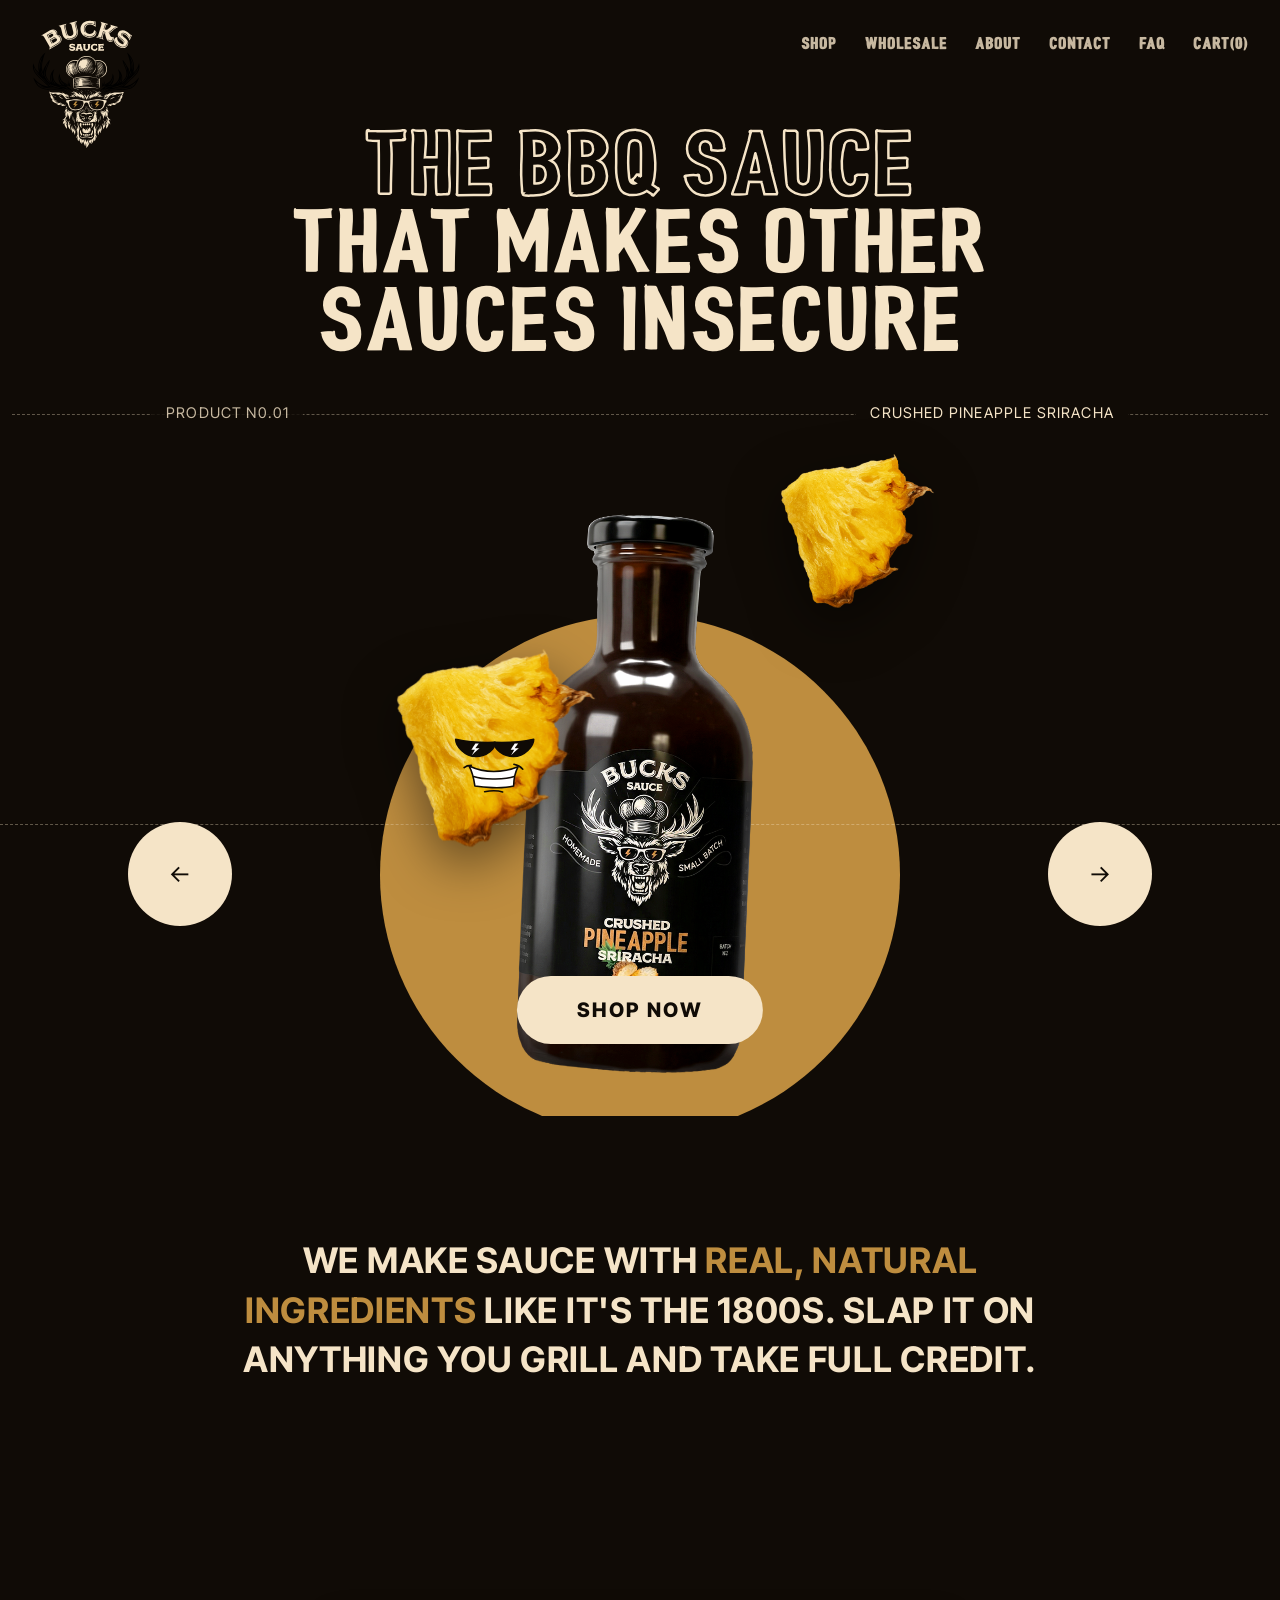
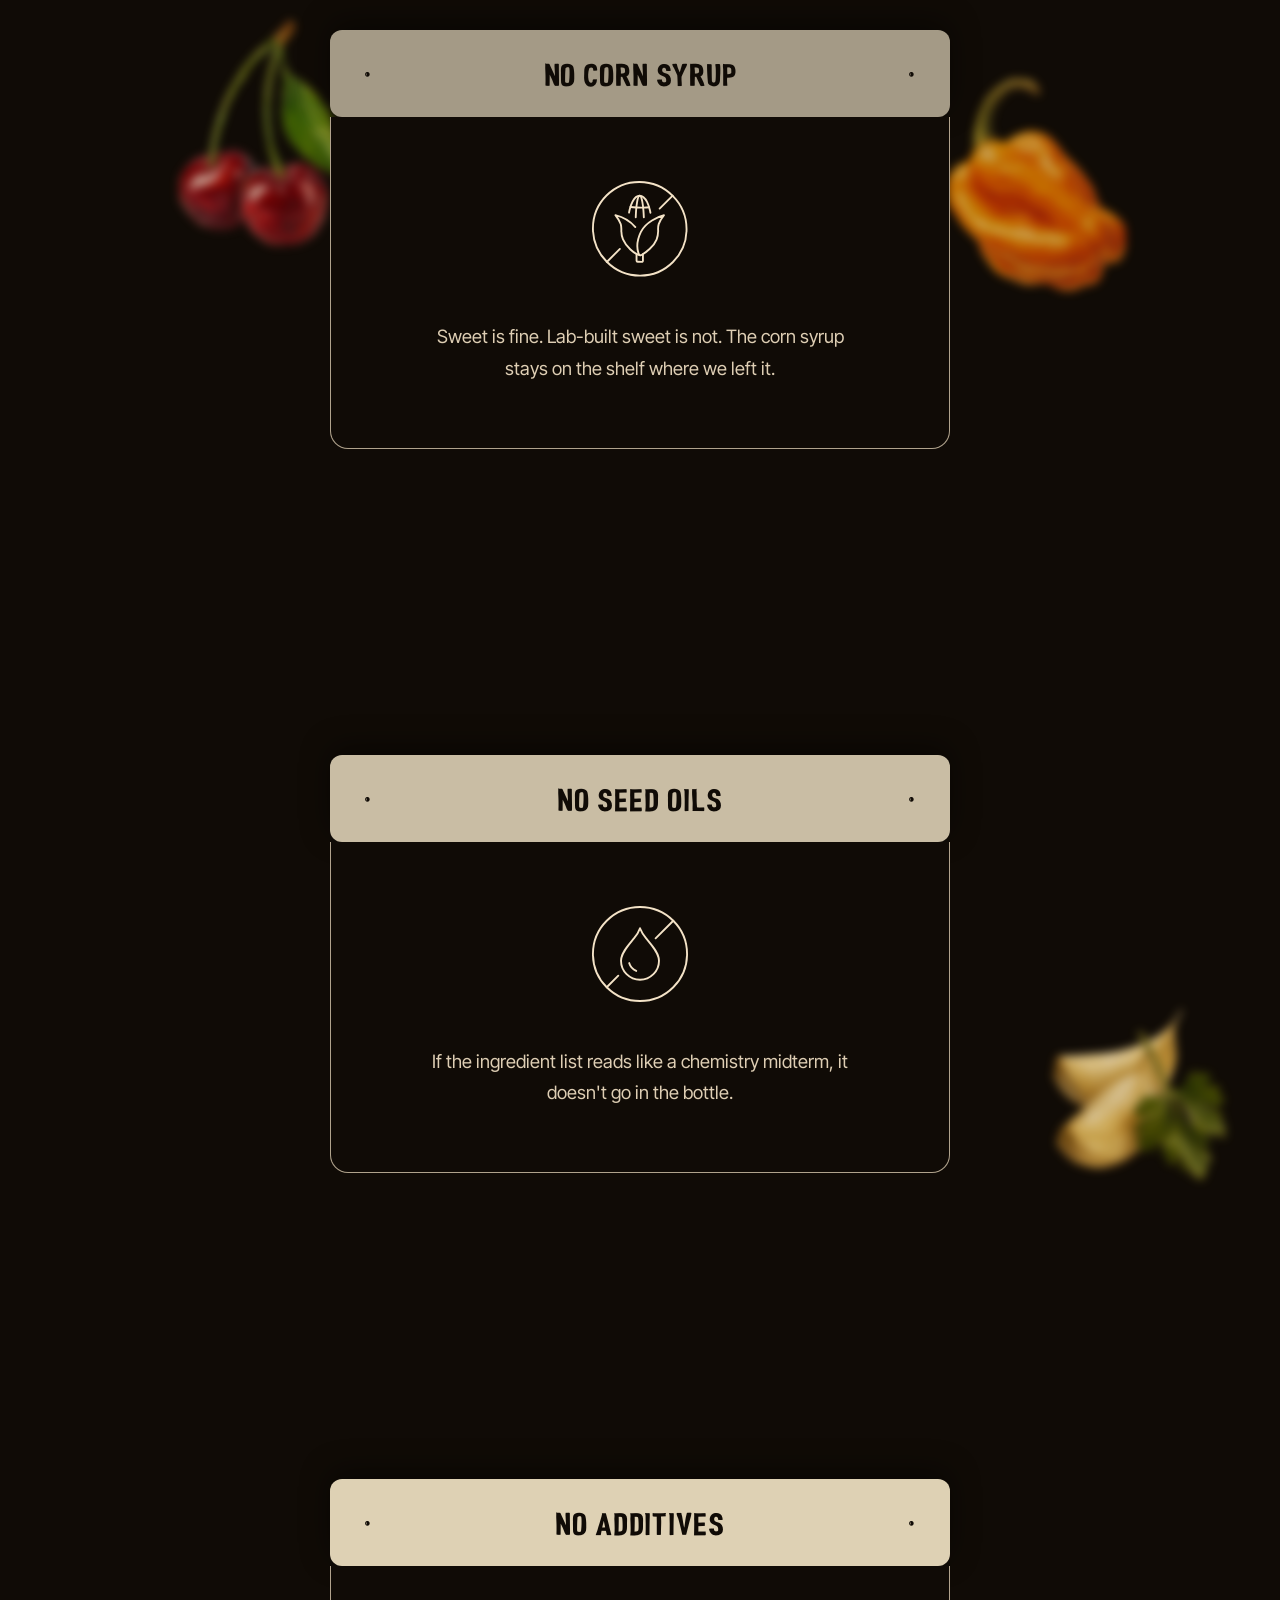
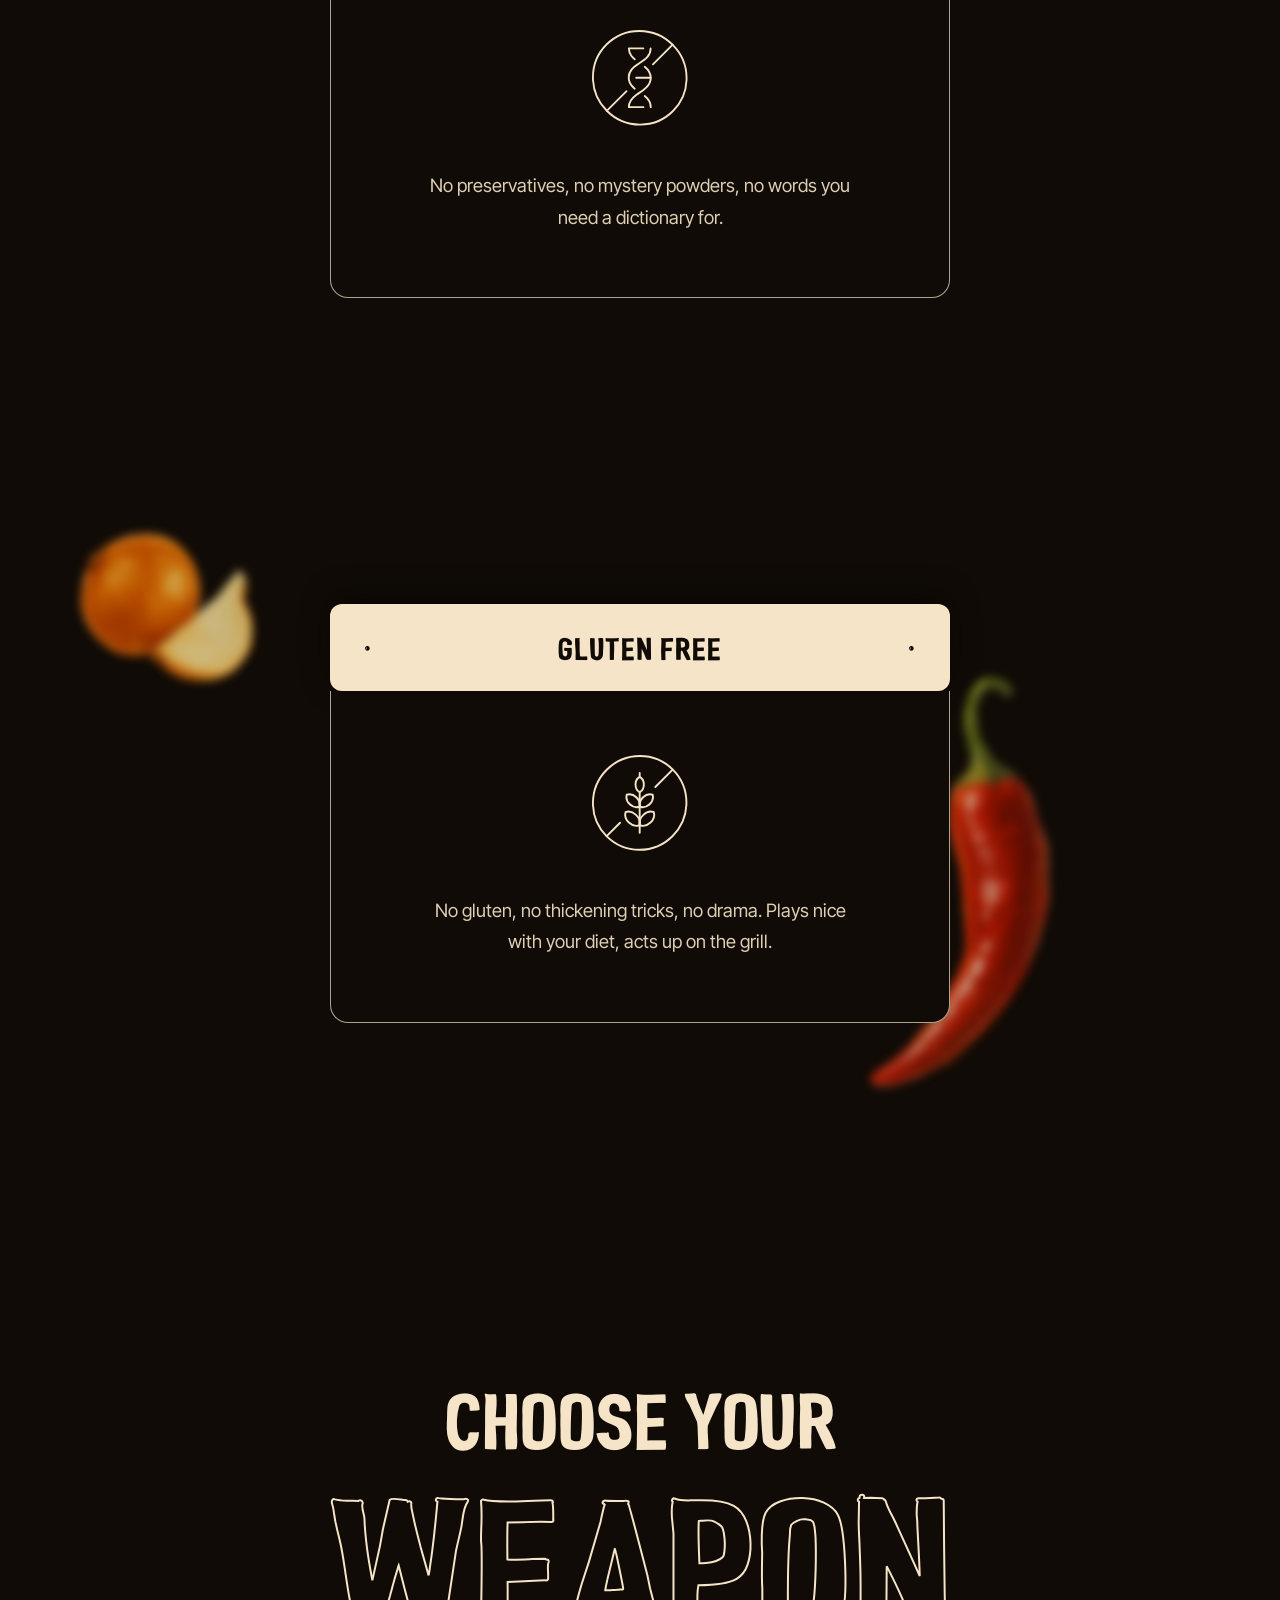
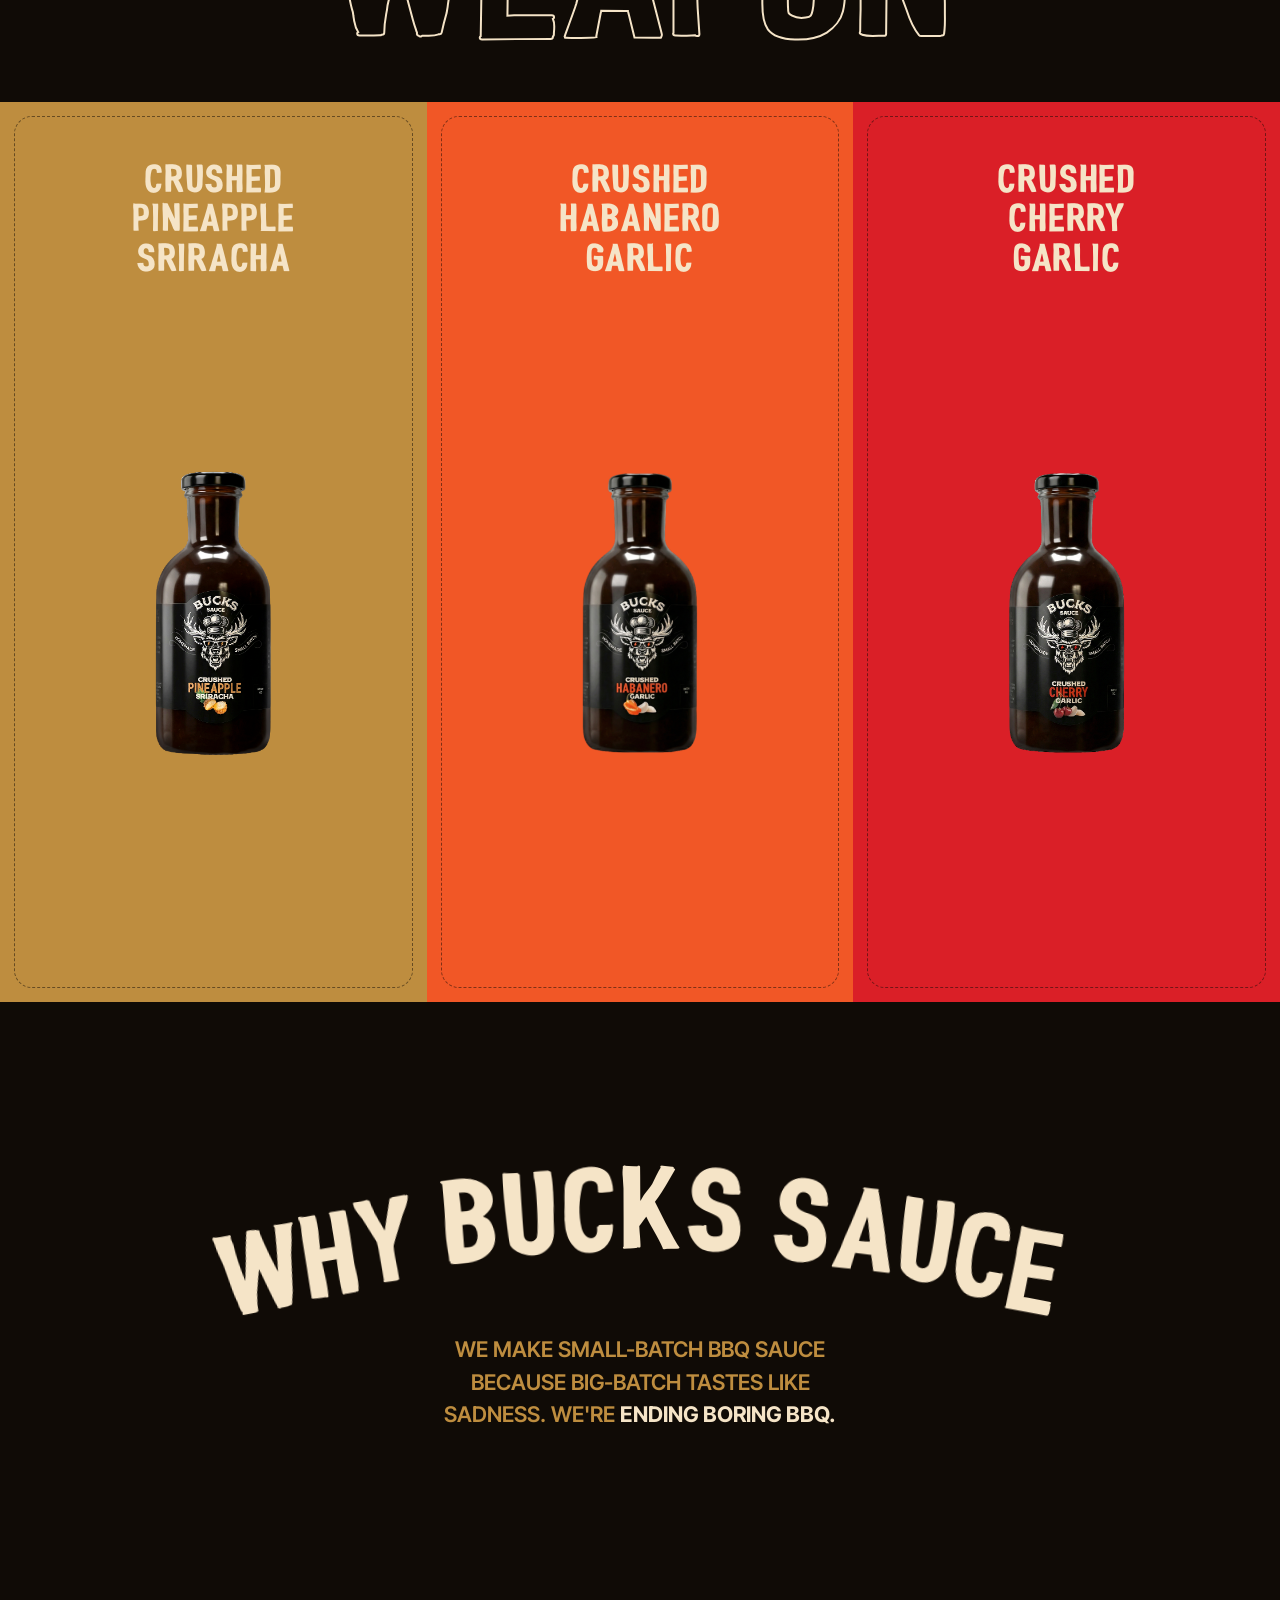
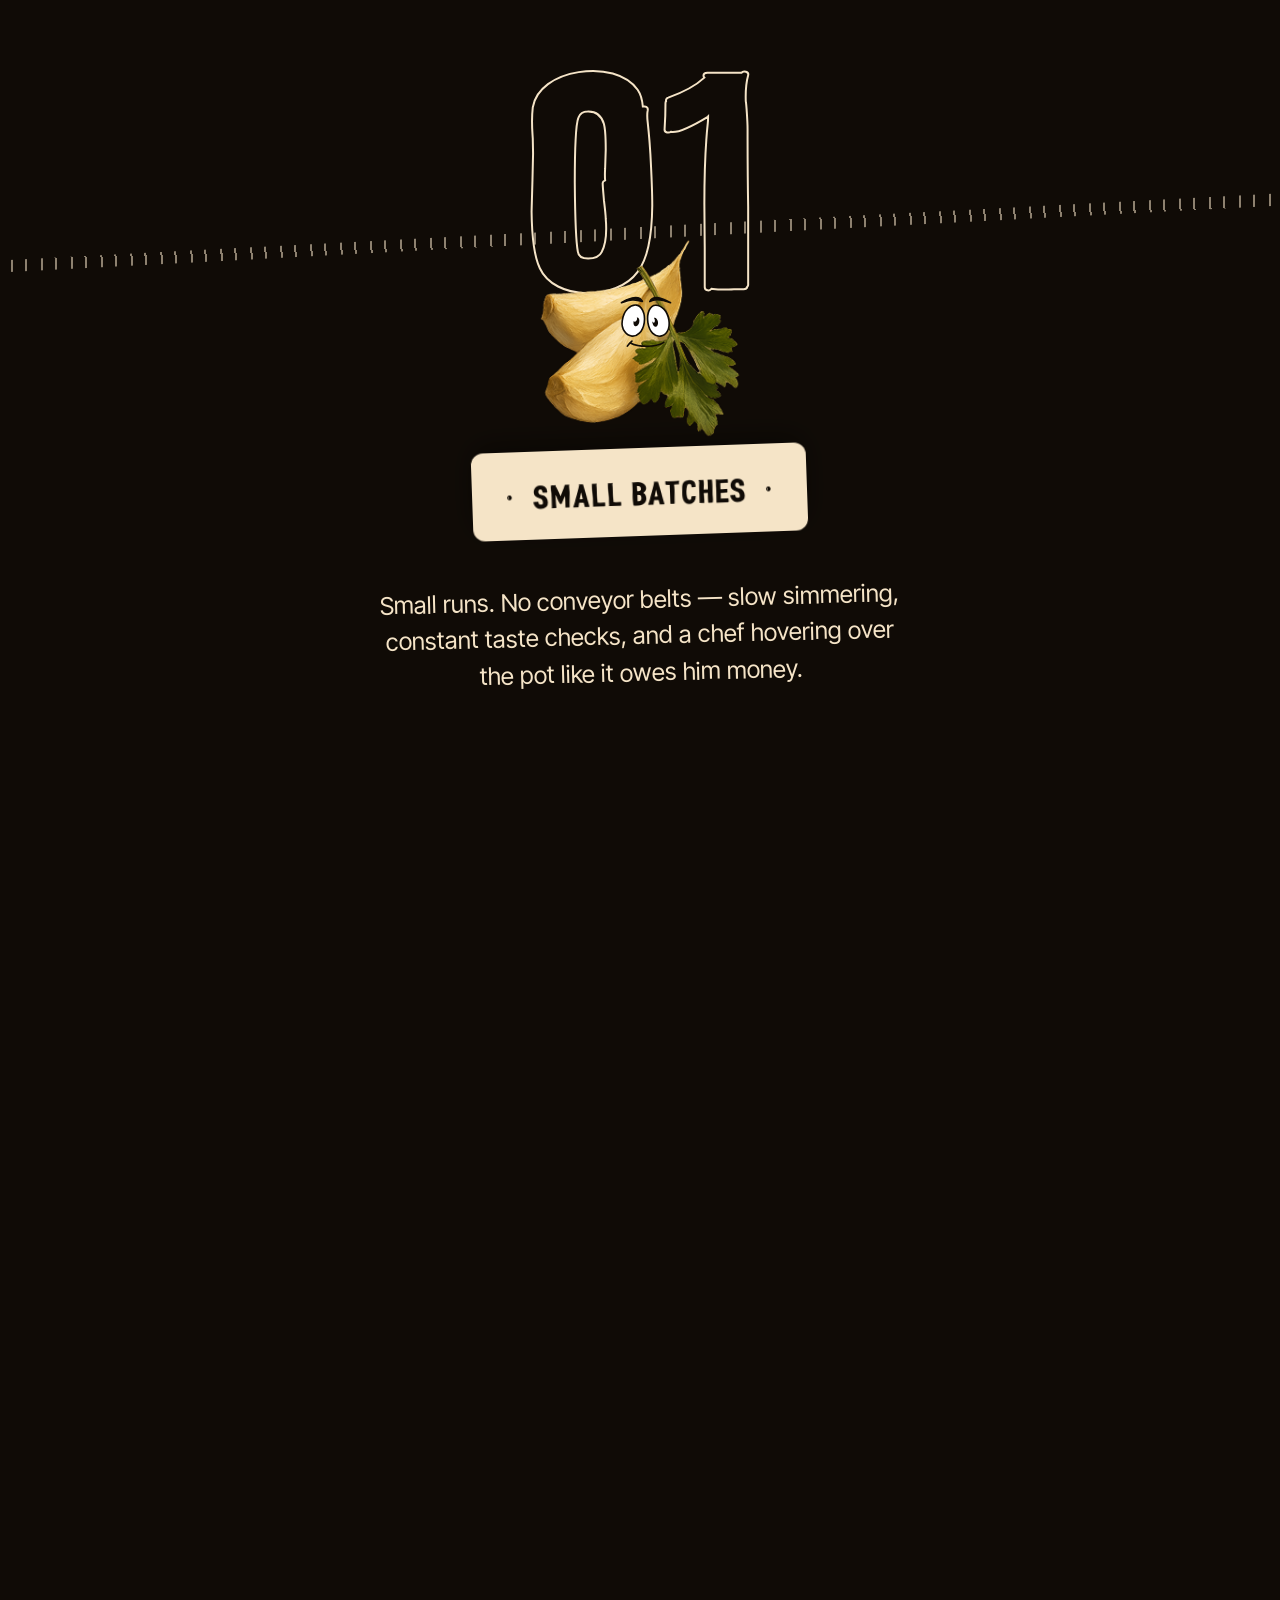
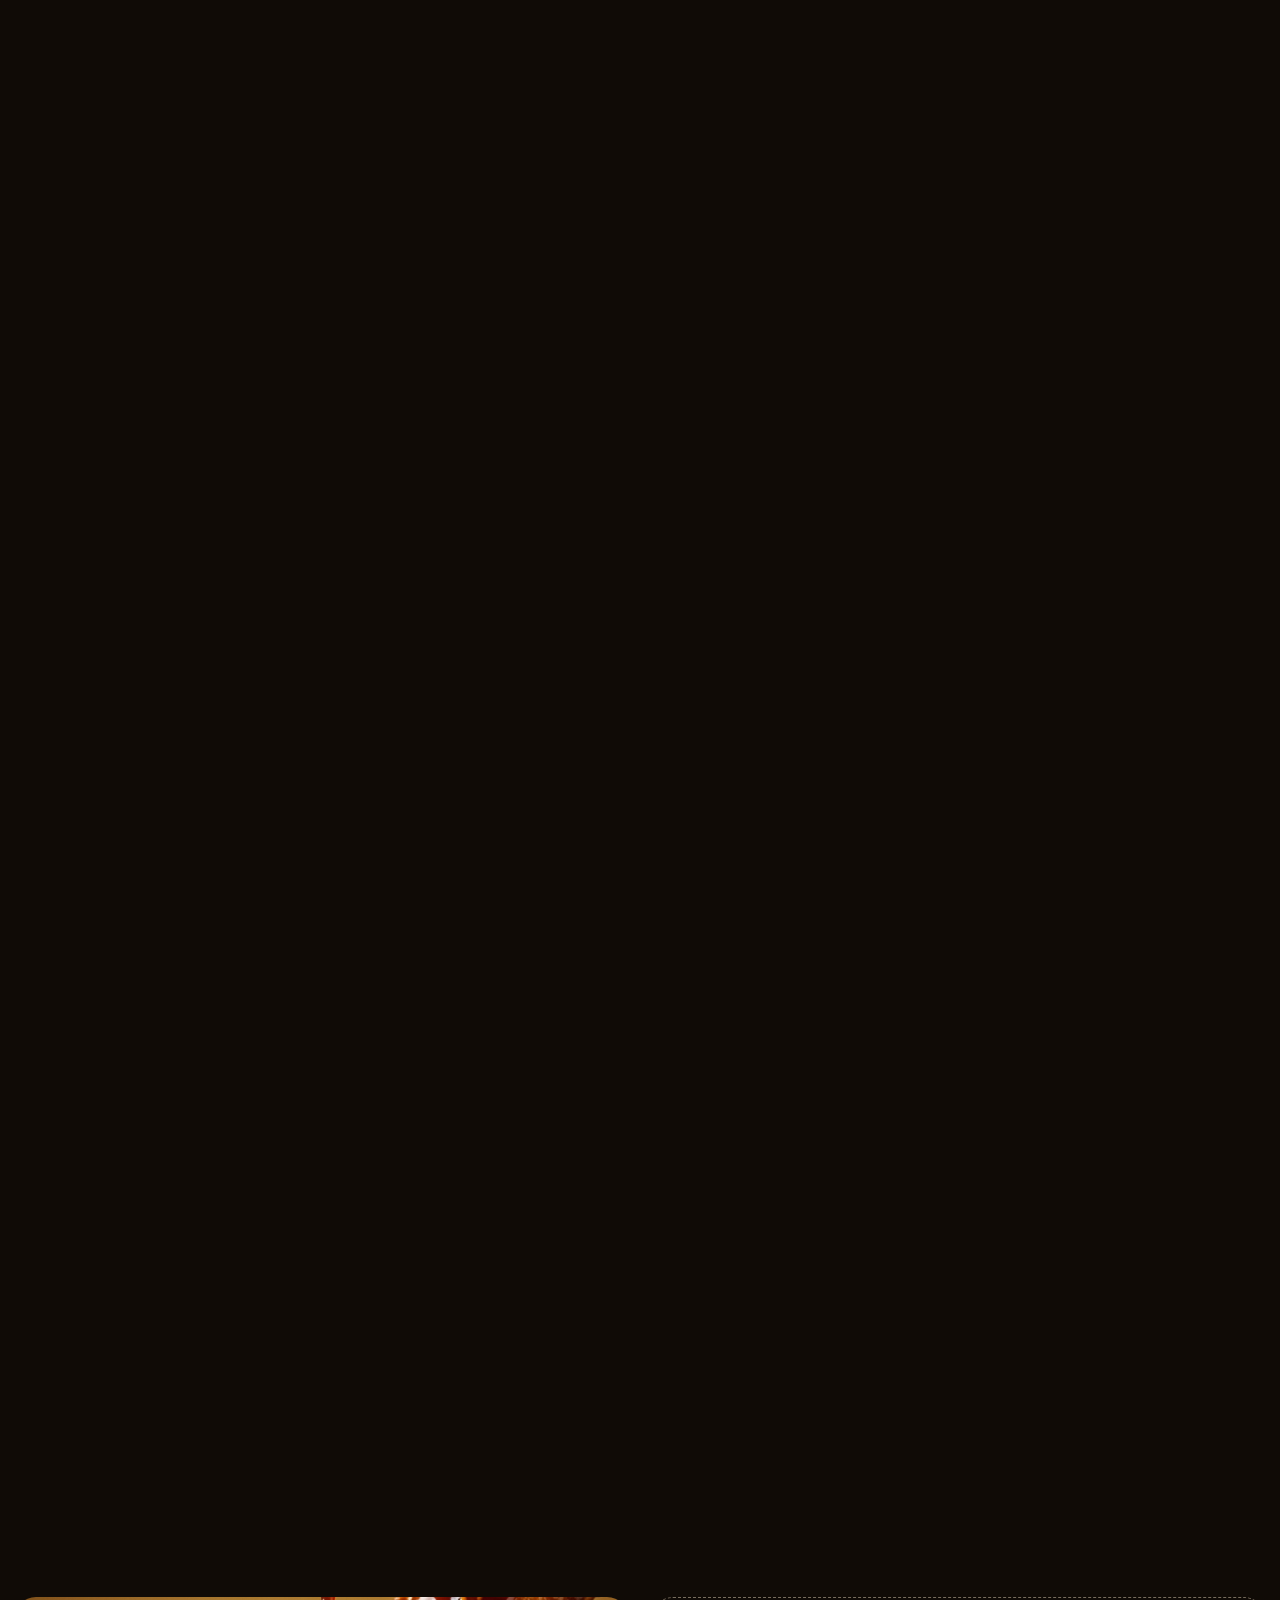
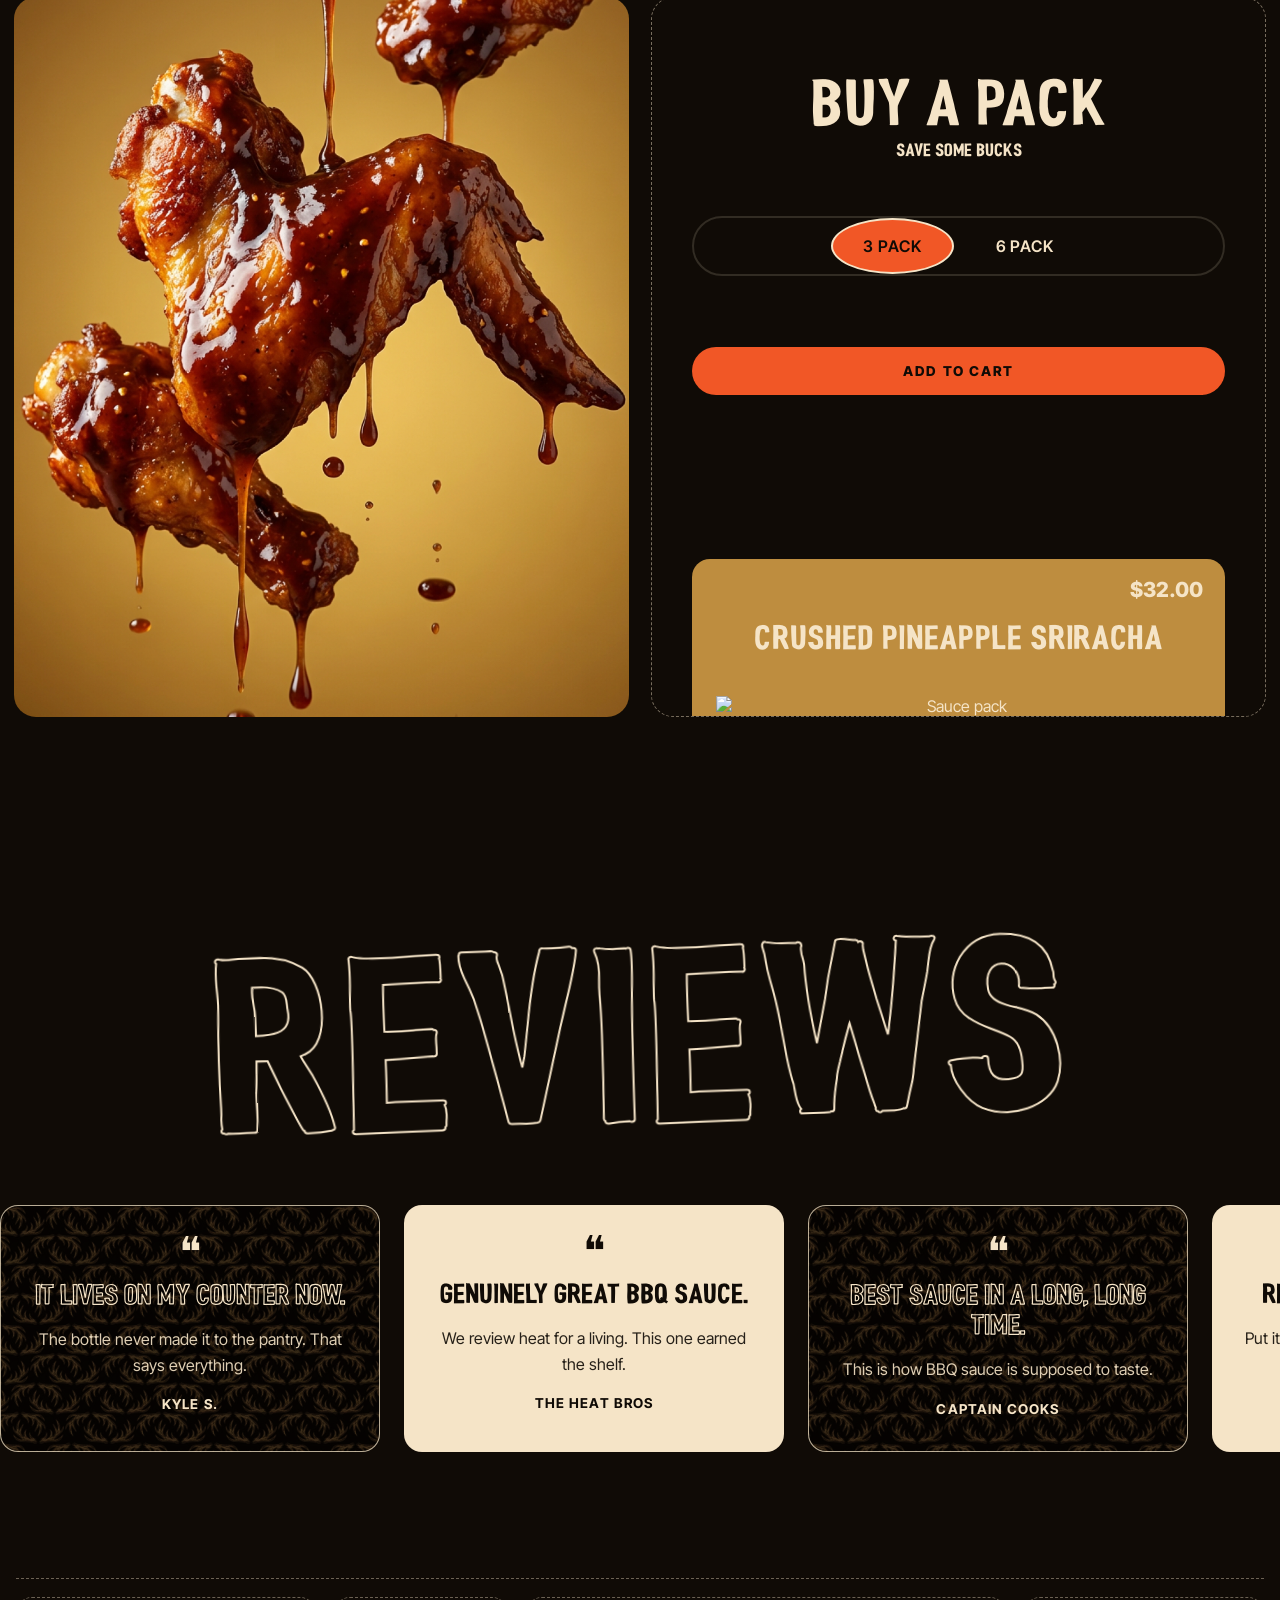
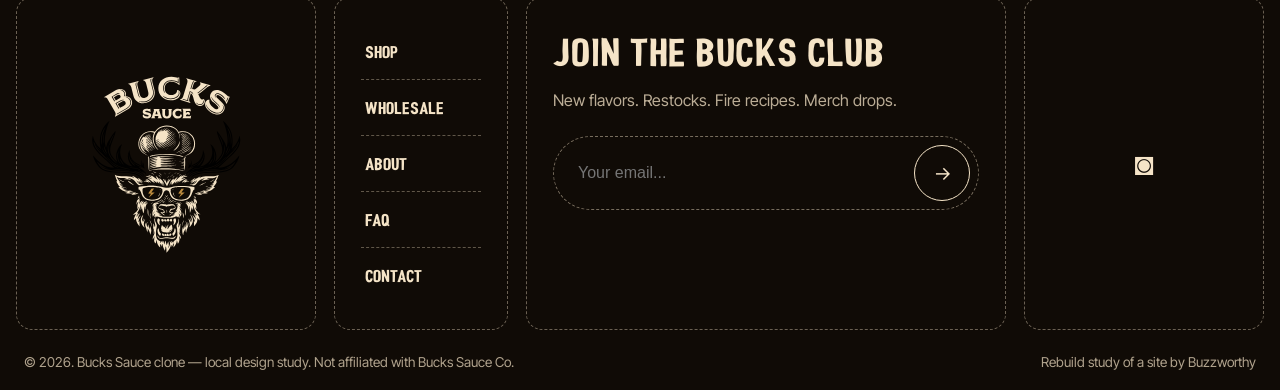
==== index.html @ 7441a602 "Initial commit: BuckleSaurce clone site Co-Authored-By: Claude Fable 5 <noreply@anthropic.com>" ====
<!DOCTYPE html>
<html lang="en">
<head>
  <meta charset="utf-8">
  <meta name="viewport" content="width=device-width, initial-scale=1">
  <title>Bucks Sauce Clone — Small-Batch BBQ Sauce</title>
  <meta name="description" content="Local rebuild study of buckssauce.com — small-batch BBQ sauce brand site.">
  <link rel="preconnect" href="https://fonts.googleapis.com">
  <link href="https://fonts.googleapis.com/css2?family=Inter+Tight:wght@400;600;700;800&family=Rye&display=swap" rel="stylesheet">
  <link rel="stylesheet" href="css/style.css">
  <link rel="stylesheet" href="css/sections.css">
</head>
<body>

  <!-- Loader -->
  <div id="loader">
    <div class="loader-rings">
      <div class="ring ring-gold"></div>
      <div class="ring ring-orange"></div>
      <div class="ring ring-red"></div>
      <div class="ring ring-ink"></div>
      <div class="loader-logo">
        <img src="assets/bucks-logo.svg" alt="">
      </div>
    </div>
  </div>

  <!-- Nav (top of page) -->
  <nav class="nav nav--hero">
    <a class="nav-logo" href="index.html"><img src="assets/bucks-logo.svg" alt="Bucks Sauce"></a>
    <div class="nav-links">
      <a href="shop.html">Shop</a>
      <a href="wholesale.html">Wholesale</a>
      <a href="about.html">About</a>
      <a href="contact.html">Contact</a>
      <a href="faq.html">FAQ</a>
      <a href="#" data-cart-open>Cart(<span class="cart-count">0</span>)</a>
    </div>
  </nav>

  <!-- Scrolled mini-nav -->
  <div class="nav-mini">
    <a class="antler-mark" href="index.html"><img src="assets/bucks-logo.svg" alt="Bucks Sauce"></a>
    <div class="nav-mini-right">
      <a class="pill-btn" href="shop.html" style="text-decoration:none;display:inline-block;">Get Sauce</a>
      <button class="icon-btn" data-cart-open aria-label="Cart">🧺</button>
      <button class="icon-btn" id="burger" aria-label="Menu">☰</button>
    </div>
  </div>
  <div class="burger-menu" id="burger-menu">
    <a href="shop.html">Shop</a>
    <a href="wholesale.html">Wholesale</a>
    <a href="about.html">About</a>
    <a href="contact.html">Contact</a>
    <a href="faq.html">FAQ</a>
  </div>

  <!-- Hero: headline + product carousel -->
  <header class="hero2 pip">
    <h1 class="hero2-headline">
      <span class="outline">The BBQ Sauce</span> that makes other sauces insecure
    </h1>
    <div class="carousel" id="carousel">
      <div class="car-rule">
        <span class="lbl-left">Product N0.<span id="car-num">01</span></span>
        <span class="lbl-right" id="car-name">Crushed Pineapple Sriracha</span>
      </div>
      <div class="car-stage">
        <div class="car-line"></div>
        <div class="car-circle" id="car-circle"></div>
        <img class="car-chunk chunk-a" id="car-chunk-a" src="assets/pineapple-cut-3.png" alt="">
        <div class="chunk-wrap">
          <img id="car-chunk-b" src="assets/pineapple-cut-3.png" alt="">
          <dotlottie-player class="chunk-face" id="car-face" src="assets/lotties/cool.json" autoplay loop></dotlottie-player>
        </div>
        <img class="car-bottle" id="car-bottle" src="assets/bottle-pineapple.png" alt="Bucks Sauce bottle">
        <a class="btn car-shop" href="shop.html"><span class="lbl">Shop Now</span><span class="lbl-hover">Shop Now</span></a>
      </div>
      <button class="car-arrow prev" id="car-prev" aria-label="Previous product">←</button>
      <button class="car-arrow next" id="car-next" aria-label="Next product">→</button>
    </div>
  </header>

  <!-- Manifesto -->
  <section class="manifesto reveal">
    <div class="wrap">
      <p>We make sauce with <em>real, natural ingredients</em> like it's the 1800s. Slap it on anything you grill and take full credit.</p>
    </div>
  </section>

  <!-- Free-from: stacking plates -->
  <section class="freefrom2">
    <div class="ff-bg">
      <img class="ff-cherry" src="assets/cherry.png" alt="">
      <img class="ff-habanero" src="assets/hananero.png" alt="">
      <img class="ff-onion" src="assets/onion.png" alt="">
      <img class="ff-garlic" src="assets/garlic.png" alt="">
      <img class="ff-chilli" src="assets/chilli.png" alt="">
    </div>
    <div class="ff-stack">
      <div class="ff-card">
        <div class="plate"><span>No Corn Syrup</span></div>
        <div class="ff-body">
          <img src="assets/no-hfc.svg" alt="">
          <p>Sweet is fine. Lab-built sweet is not. The corn syrup stays on the shelf where we left it.</p>
        </div>
      </div>
      <div class="ff-card">
        <div class="plate"><span>No Seed Oils</span></div>
        <div class="ff-body">
          <img src="assets/no-seed-oils.svg" alt="">
          <p>If the ingredient list reads like a chemistry midterm, it doesn't go in the bottle.</p>
        </div>
      </div>
      <div class="ff-card">
        <div class="plate"><span>No Additives</span></div>
        <div class="ff-body">
          <img src="assets/no-additifs.svg" alt="">
          <p>No preservatives, no mystery powders, no words you need a dictionary for.</p>
        </div>
      </div>
      <div class="ff-card">
        <div class="plate"><span>Gluten Free</span></div>
        <div class="ff-body">
          <img src="assets/gluten-free.svg" alt="">
          <p>No gluten, no thickening tricks, no drama. Plays nice with your diet, acts up on the grill.</p>
        </div>
      </div>
    </div>
  </section>

  <!-- Choose Your Weapon: full-bleed panels -->
  <section class="weapon">
    <div class="weapon-head">
      <div class="line-1">Choose Your</div>
      <span class="line-2">Weapon</span>
    </div>
    <div class="weapon-panels">
      <div class="wpanel wpanel--gold">
        <h3>Crushed<br>Pineapple<br>Sriracha</h3>
        <p class="wp-tag">Pineapple up front. Heat right behind.
Balanced like a tightrope walker.</p>
        <img class="wp-antlers" src="assets/bucks-logo.svg" alt="">
        <img class="wp-bottle" src="assets/bottle-pineapple.png" alt="Crushed Pineapple Sriracha bottle">
        <div class="wp-actions">
          <button class="wp-cart" data-add="pineapple"><span class="lbl">Add to Cart</span><span>$12.00</span></button>
          <a class="wp-view" href="product.html?f=pineapple">View Product ↗</a>
        </div>
      </div>
      <div class="wpanel wpanel--orange">
        <h3>Crushed<br>Habanero<br>Garlic</h3>
        <p class="wp-tag">Habanero heat. Garlic muscle.
Zero apologies issued.</p>
        <img class="wp-antlers" src="assets/bucks-logo.svg" alt="">
        <img class="wp-bottle" src="assets/bottle-habanero.png" alt="Crushed Habanero Garlic bottle">
        <div class="wp-actions">
          <button class="wp-cart" data-add="habanero"><span class="lbl">Add to Cart</span><span>$12.00</span></button>
          <a class="wp-view" href="product.html?f=habanero">View Product ↗</a>
        </div>
      </div>
      <div class="wpanel wpanel--red">
        <h3>Crushed<br>Cherry<br>Garlic</h3>
        <p class="wp-tag">Sweet depth. Savory backbone.
Cherry with calluses.</p>
        <img class="wp-antlers" src="assets/bucks-logo.svg" alt="">
        <img class="wp-bottle" src="assets/bottle-cherry.png" alt="Crushed Cherry Garlic bottle">
        <div class="wp-actions">
          <button class="wp-cart" data-add="cherry"><span class="lbl">Add to Cart</span><span>$12.00</span></button>
          <a class="wp-view" href="product.html?f=cherry">View Product ↗</a>
        </div>
      </div>
    </div>
  </section>

  <!-- Why: arch + numbered timeline -->
  <section class="why2">
    <h2 class="arc-title arc-text">Why Bucks Sauce</h2>
    <p class="why2-sub">We make small-batch BBQ sauce because big-batch tastes like sadness. We're <strong>ending boring BBQ.</strong></p>

    <div class="why-pin" id="why-pin">
      <div class="why-sticky">
        <div class="tickline2" id="tickline2"></div>
        <div class="why-track" id="why-track">
          <div class="why-step">
            <div class="why-num">01</div>
            <div class="why-figure">
              <img class="base" src="assets/garlic.png" alt="">
              <dotlottie-player src="assets/lotties/grinning.json" autoplay loop></dotlottie-player>
            </div>
            <div class="plate why-plate"><span>Small Batches</span></div>
            <p class="why-copy">Small runs. No conveyor belts — slow simmering, constant taste checks, and a chef hovering over the pot like it owes him money.</p>
          </div>
          <div class="why-step">
            <div class="why-num">02</div>
            <div class="why-figure">
              <img class="base" src="assets/garlic.png" alt="">
              <dotlottie-player src="assets/lotties/sweating.json" autoplay loop></dotlottie-player>
            </div>
            <div class="plate why-plate"><span>Real Ingredients</span></div>
            <p class="why-copy">Real fruit. Fresh peppers. No powders, no syrups, no shortcuts. Fruit gets chopped, peppers get sliced, spices get blended by hand.</p>
          </div>
          <div class="why-step">
            <div class="why-num">03</div>
            <img class="why-award" src="assets/Philly-Sauce-Fest-Award-site.jpg" alt="Festival award">
            <div class="plate why-plate"><span>Oh, This?</span></div>
            <p class="why-copy">Podium finish at a Philly hot-sauce festival on our very first outing. The trophy shelf has officially started.</p>
          </div>
        </div>
      </div>
    </div>
  </section>

  <!-- Buy a Pack: split -->
  <section class="pack2">
    <img class="pack-img" src="assets/PDP-food-porn-bottom-img.png" alt="Wings dripping with sauce">
    <div class="pack-panel">
      <h2>Buy a Pack</h2>
      <div class="pack-sub">Save Some Bucks</div>
      <div class="pack-toggle bundle-toggle">
        <button class="on" data-bundle="three">3 Pack</button>
        <button data-bundle="six">6 Pack</button>
      </div>
      <button class="btn btn-orange pack-cta" id="bundle-add" data-add="three">
        <span class="lbl">Add to Cart</span><span class="lbl-hover">Add to Cart</span>
      </button>
      <div class="pack-card">
        <div class="price-row" id="bundle-price">$32.00</div>
        <h3>Crushed Pineapple Sriracha</h3>
        <img id="bundle-img" src="assets/3-pack.png" alt="Sauce pack">
      </div>
    </div>
  </section>

  <!-- Reviews -->
  <section class="reviews2">
    <h2 class="outline-huge">Reviews</h2>
    <div class="marquee" id="marquee"></div>
  </section>

  <!-- Footer -->
  <footer class="footer2">
    <div class="f-grid">
      <div class="f-box f-logo"><img src="assets/bucks-logo.svg" alt="Bucks Sauce"></div>
      <div class="f-box f-links">
        <a href="shop.html">Shop</a>
        <a href="wholesale.html">Wholesale</a>
        <a href="about.html">About</a>
        <a href="faq.html">FAQ</a>
        <a href="contact.html">Contact</a>
      </div>
      <div class="f-box f-club">
        <h2>Join the Bucks Club</h2>
        <p>New flavors. Restocks. Fire recipes. Merch drops.</p>
        <form class="f-mail" onsubmit="event.preventDefault(); this.querySelector('input').value=''; alert('Subscribed (demo).');">
          <input type="email" placeholder="Your email..." required>
          <button type="submit" aria-label="Subscribe">→</button>
        </form>
      </div>
      <div class="f-box f-social"><a href="https://www.instagram.com" aria-label="Instagram">◙</a></div>
    </div>
    <div class="f-bottom">
      <div>© 2026. Bucks Sauce clone — local design study. Not affiliated with Bucks Sauce Co.</div>
      <div>Rebuild study of a site by Buzzworthy</div>
    </div>
  </footer>

  <!-- Cart drawer -->
  <div id="cart-overlay"></div>
  <aside id="cart-drawer" aria-label="Cart">
    <div class="cart-head">
      <h3>Your Cart</h3>
      <button class="cart-close" data-cart-close aria-label="Close cart">×</button>
    </div>
    <div id="best-value" class="best-value" style="display:none;">Best value: grab a 3-pack, save some bucks</div>
    <div class="cart-items" id="cart-items"></div>
    <div class="cart-foot">
      <div class="cart-total"><span>Total</span><span id="cart-total">$0.00</span></div>
      <div id="ship-note" style="font-size:0.8rem;opacity:0.7;margin-bottom:12px;"></div>
      <button class="btn btn-orange" onclick="alert('Checkout is a demo stub — wire to Shopify Storefront API.')">
        <span class="lbl">Checkout</span><span class="lbl-hover">Checkout</span>
      </button>
    </div>
  </aside>

  <script src="js/dotlottie-player.js"></script>
  <script src="js/data.js"></script>
  <script src="js/main.js"></script>
</body>
</html>
---- css/style.css ----
/* ============ Fonts (pulled from live site; Peperoncino Sans is a licensed
   commercial face — keep local-only unless licensed) ============ */
@font-face {
  font-family: "Peperoncino Sans";
  src: url("../assets/fonts/PeperoncinoSans.woff") format("woff");
  font-display: swap;
}
@font-face {
  font-family: "Inter Tight Local";
  src: url("../assets/fonts/InterTight.woff2") format("woff2");
  font-weight: 100 900;
  font-display: swap;
}

/* ============ Tokens ============ */
:root {
  --ink: #100b06;
  --ink-2: #272119;
  --brown: #322c23;
  --cream: #f5e4c7;
  --gold: #be8d3f;
  --orange: #f15726;
  --red: #da1f27;
  --font-display: "Peperoncino Sans", "Rye", serif;
  --font-body: "Inter Tight", "Inter Tight Local", sans-serif;
}

* { margin: 0; padding: 0; box-sizing: border-box; }
html { scroll-behavior: smooth; }
body {
  background: var(--ink);
  color: var(--cream);
  font-family: var(--font-body);
  overflow-x: hidden;
}
img { max-width: 100%; display: block; }
a { color: inherit; text-decoration: none; }
button { font-family: inherit; cursor: pointer; }

h1, h2, h3, .display { font-family: var(--font-display); text-transform: uppercase; font-weight: 400; letter-spacing: 0.02em; }

.wrap { max-width: 1280px; margin: 0 auto; padding: 0 24px; }

/* ============ Loader ============ */
#loader {
  position: fixed; inset: 0; z-index: 100;
  background: var(--ink);
  display: grid; place-items: center;
  transition: opacity 0.6s ease, visibility 0.6s;
}
#loader.done { opacity: 0; visibility: hidden; }
.loader-rings { position: relative; width: 100vmax; height: 100vmax; display: grid; place-items: center; }
.ring {
  position: absolute; border-radius: 50%;
  width: 8px; height: 8px;
  transform: scale(0);
}
.ring-gold { background: var(--gold); }
.ring-orange { background: var(--orange); }
.ring-red { background: var(--red); }
.ring-ink { background: var(--ink); }
.loader-logo { position: absolute; opacity: 0; text-align: center; }
.loader-logo img { width: 140px; margin: 0 auto; }

/* ============ Nav ============ */
.nav {
  position: fixed; top: 0; left: 0; right: 0; z-index: 50;
  display: flex; align-items: center; justify-content: space-between;
  padding: 18px 32px;
  mix-blend-mode: normal;
  background: linear-gradient(to bottom, rgba(16,11,6,0.85), transparent);
}
.nav-logo { font-family: var(--font-display); font-size: 1.3rem; letter-spacing: 0.05em; }
.nav-logo img { width: 108px; height: auto; }
.nav--hero { align-items: flex-start; background: none; transition: transform 0.35s ease, opacity 0.35s ease; }
.nav--hero .nav-links { margin-top: 14px; font-weight: 700; font-size: 1rem; font-family: var(--font-display); letter-spacing: 0.06em; }
body.scrolled .nav--hero { transform: translateY(-24px); opacity: 0; pointer-events: none; }

/* Scrolled mini-nav: antler mark + GET SAUCE + basket + burger */
.nav-mini {
  position: fixed; top: 0; left: 0; right: 0; z-index: 60;
  display: flex; align-items: center; justify-content: space-between;
  padding: 16px 28px;
  transform: translateY(-110%); opacity: 0;
  transition: transform 0.35s ease, opacity 0.35s ease;
}
body.scrolled .nav-mini { transform: none; opacity: 1; }
.antler-mark { width: 150px; height: 52px; overflow: hidden; display: block; }
.antler-mark img {
  width: 150px; clip-path: inset(16% 0 54% 0);
  transform: translateY(-16%);
}
.nav-mini-right { display: flex; gap: 12px; align-items: center; }
.pill-btn {
  background: var(--cream); color: var(--ink); border: none;
  font-family: var(--font-display); font-size: 1rem; letter-spacing: 0.06em;
  padding: 18px 40px; border-radius: 10px; text-transform: uppercase;
  transition: transform 0.2s;
}
.pill-btn:hover { transform: scale(1.04); }
.icon-btn {
  width: 62px; height: 62px; border-radius: 10px;
  background: transparent; border: 2px solid var(--cream); color: var(--cream);
  display: grid; place-items: center; font-size: 1.3rem;
  transition: background 0.2s, color 0.2s;
}
.icon-btn:hover { background: var(--cream); color: var(--ink); }
.burger-menu {
  position: fixed; top: 92px; right: 28px; z-index: 59;
  background: var(--ink-2); border: 1px solid var(--brown); border-radius: 16px;
  padding: 18px 26px; display: none; flex-direction: column; gap: 12px;
  font-family: var(--font-display); text-transform: uppercase; letter-spacing: 0.08em;
}
.burger-menu.open { display: flex; }
.nav-links { display: flex; gap: 28px; font-size: 0.85rem; text-transform: uppercase; letter-spacing: 0.12em; }
.nav-links a { opacity: 0.8; transition: opacity 0.2s; }
.nav-links a:hover, .nav-links a.active { opacity: 1; color: var(--gold); }
.nav-cta {
  background: var(--orange); color: var(--ink);
  border: none; padding: 12px 22px; border-radius: 999px;
  font-weight: 700; text-transform: uppercase; letter-spacing: 0.1em; font-size: 0.8rem;
  transition: transform 0.2s, background 0.2s;
}
.nav-cta:hover { transform: scale(1.05); background: var(--gold); }

/* ============ Hero (headline + product carousel, mirrors live site) ============ */
.hero2 { position: relative; overflow: hidden; padding-top: 120px; }
.hero2-headline {
  font-family: var(--font-display);
  text-transform: uppercase;
  text-align: center;
  font-size: clamp(2.6rem, 6.94vw, 6.6rem);
  line-height: 0.88;
  max-width: 18ch;
  margin: 0 auto;
}
.hero2-headline .outline {
  color: transparent;
  -webkit-text-stroke: 2.5px var(--cream);
}
.carousel { position: relative; margin-top: 60px; min-height: 78vh; }
.car-rule {
  position: relative;
  border-top: 1px dashed rgba(245, 228, 199, 0.35);
  margin: 0 12px;
}
.car-rule .lbl-left, .car-rule .lbl-right {
  position: absolute; top: -0.75em;
  background: var(--ink); padding: 0 14px;
  font-size: 0.92rem; letter-spacing: 0.08em; text-transform: uppercase;
  font-weight: 400;
}
.car-rule .lbl-left { left: 140px; opacity: 0.8; }
.car-rule .lbl-right { right: 140px; }
.car-stage { position: relative; height: 72vh; display: grid; place-items: end center; }
.car-line {
  position: absolute; z-index: 1; top: 63%; left: 0; right: 0;
  border-top: 1px dashed rgba(245, 228, 199, 0.35);
}
.car-circle {
  position: absolute; bottom: -8vh; left: 50%; transform: translateX(-50%);
  width: min(42vw, 520px); aspect-ratio: 1; border-radius: 50%;
  transition: background 0.5s ease;
}
.car-bottle {
  position: relative; z-index: 2;
  height: 80vh; margin-bottom: -10vh;
  object-fit: contain;
  rotate: 2.5deg;
  transition: opacity 0.35s ease, transform 0.35s ease;
}
.car-bottle.swap { opacity: 0; transform: translateY(30px) scale(0.97); }
.car-chunk {
  position: absolute; z-index: 3;
  animation: floaty 5s ease-in-out infinite alternate;
  filter: drop-shadow(0 18px 26px rgba(0,0,0,0.5));
}
.chunk-a { width: clamp(110px, 12vw, 200px); top: 6%; right: 27%; }
.chunk-wrap {
  position: absolute; z-index: 3;
  top: 36%; left: 31%;
  width: clamp(180px, 15.5vw, 290px);
  animation: floaty 5s ease-in-out infinite alternate;
  animation-delay: -2.5s;
  filter: drop-shadow(0 18px 26px rgba(0,0,0,0.5));
}
.chunk-wrap > img { width: 100%; display: block; }
.chunk-face {
  position: absolute; z-index: 4;
  top: 26%; left: 16%;
  width: 66%; height: 66%;
  pointer-events: none;
}
.car-stage .car-shop.btn {
  position: absolute; z-index: 5; bottom: 3%; left: 50%; transform: translateX(-50%);
  font-size: 1.25rem; padding: 22px 60px;
}
@keyframes floaty { from { transform: translateY(-12px) rotate(-4deg); } to { transform: translateY(14px) rotate(5deg); } }
.car-arrow {
  position: absolute; z-index: 4; top: 58%;
  width: 104px; height: 104px; border-radius: 50%;
  background: var(--cream); color: var(--ink);
  border: none; font-size: 1.5rem;
  display: grid; place-items: center;
  transition: transform 0.2s;
}
.car-arrow:hover { transform: scale(1.08); }
.car-arrow.prev { left: 10vw; }
.car-arrow.next { right: 10vw; }
@media (max-width: 820px) {
  .car-rule .lbl-left { left: 20px; }
  .car-rule .lbl-right { right: 20px; }
  .car-arrow.prev { left: 4vw; }
  .car-arrow.next { right: 4vw; }
  .car-arrow { width: 64px; height: 64px; }
}

/* Legacy centered hero (kept for reference) */
.hero {
  min-height: 100vh; position: relative;
  display: grid; place-items: center;
  overflow: hidden;
}
.hero-center { text-align: center; z-index: 2; }
.hero-mark { font-family: var(--font-display); text-transform: uppercase; font-size: clamp(3rem, 8vw, 6rem); line-height: 0.95; }
.hero-sub { font-family: var(--font-body); letter-spacing: 0.35em; text-transform: uppercase; font-size: 0.9rem; margin-top: 10px; color: var(--gold); }
.hero-tagline {
  margin-top: 28px; font-size: clamp(1rem, 2vw, 1.4rem);
  text-transform: uppercase; letter-spacing: 0.08em; opacity: 0.9;
  font-weight: 600;
}
.hero-cta { margin-top: 32px; }
.ingredient {
  position: absolute; width: clamp(90px, 12vw, 180px);
  will-change: transform;
  filter: drop-shadow(0 20px 30px rgba(0,0,0,0.5));
}
.ing-1 { top: 12%; left: 30%; }
.ing-2 { top: 18%; right: 18%; }
.ing-3 { bottom: 16%; left: 16%; }
.ing-4 { bottom: 20%; right: 24%; }
.hero-scroll-hint {
  position: absolute; bottom: 28px; left: 50%; transform: translateX(-50%);
  font-size: 0.7rem; letter-spacing: 0.3em; text-transform: uppercase; opacity: 0.5;
}

/* ============ Buttons ============ */
.btn {
  display: inline-block; position: relative; overflow: hidden;
  background: var(--cream); color: var(--ink);
  padding: 16px 36px; border-radius: 999px; border: none;
  font-weight: 800; text-transform: uppercase; letter-spacing: 0.12em; font-size: 0.85rem;
}
.btn .lbl { display: block; transition: transform 0.3s; }
.btn .lbl-hover {
  position: absolute; inset: 0; display: grid; place-items: center;
  transform: translateY(100%); transition: transform 0.3s;
}
.btn:hover .lbl { transform: translateY(-100%); }
.btn:hover .lbl-hover { transform: translateY(0); }
.btn-orange { background: var(--orange); color: var(--ink); }
.btn-outline { background: transparent; color: var(--cream); border: 2px solid var(--cream); }

/* ============ Manifesto ============ */
.manifesto { padding: 120px 0; text-align: center; }
.manifesto p {
  font-size: clamp(1.4rem, 3vw, 2.2rem); line-height: 1.4;
  max-width: 900px; margin: 0 auto;
  text-transform: uppercase; font-weight: 700; letter-spacing: 0.02em;
}
.manifesto em { color: var(--gold); font-style: normal; }

/* ============ Free-from badges ============ */
.freefrom { padding: 60px 0 120px; }
.freefrom-grid {
  display: grid; grid-template-columns: repeat(auto-fit, minmax(220px, 1fr));
  gap: 40px; text-align: center;
}
.badge img { height: 90px; margin: 0 auto 18px; }
.badge h3 { font-size: 1.1rem; margin-bottom: 10px; color: var(--gold); }
.badge p { font-size: 0.9rem; line-height: 1.6; opacity: 0.75; }

/* ============ Products ============ */
.products { padding: 100px 0; }
.section-title {
  font-size: clamp(2.4rem, 6vw, 4.5rem); text-align: center; line-height: 1;
  margin-bottom: 70px;
}
.section-title .accent { display: block; color: var(--orange); }
.product-grid { display: grid; grid-template-columns: repeat(auto-fit, minmax(300px, 1fr)); gap: 32px; }
.card {
  background: var(--ink-2); border-radius: 24px; padding: 36px 28px;
  text-align: center; position: relative; overflow: hidden;
  border: 1px solid var(--brown);
  transition: transform 0.3s, border-color 0.3s;
}
.card:hover { transform: translateY(-6px); }
.card[data-flavor="pineapple"]:hover { border-color: var(--gold); }
.card[data-flavor="habanero"]:hover { border-color: var(--orange); }
.card[data-flavor="cherry"]:hover { border-color: var(--red); }
.card .mascot { width: 70px; margin: 0 auto 8px; }
.card .bottle-wrap { position: relative; height: 320px; margin-bottom: 20px; }
.card .bottle-wrap img {
  position: absolute; inset: 0; margin: auto; height: 100%; width: auto;
  object-fit: contain; transition: opacity 0.4s;
}
.card .bottle-back { opacity: 0; }
.card:hover .bottle-front { opacity: 0; }
.card:hover .bottle-back { opacity: 1; }
.card h3 { font-size: 1.5rem; line-height: 1.1; margin-bottom: 12px; }
.card[data-flavor="pineapple"] h3 { color: var(--gold); }
.card[data-flavor="habanero"] h3 { color: var(--orange); }
.card[data-flavor="cherry"] h3 { color: var(--red); }
.card .tagline { font-size: 0.9rem; opacity: 0.8; line-height: 1.5; min-height: 3em; margin-bottom: 20px; white-space: pre-line; }
.card .price { font-weight: 800; font-size: 1.2rem; margin-bottom: 18px; }
.card .actions { display: flex; flex-direction: column; gap: 10px; align-items: center; }
.card .view-link { font-size: 0.8rem; letter-spacing: 0.15em; text-transform: uppercase; opacity: 0.7; }
.card .view-link:hover { opacity: 1; }

/* ============ Why section ============ */
.why { padding: 120px 0; background: var(--ink-2); position: relative; }
.why::before {
  content: ""; position: absolute; inset: 0;
  background: url("../assets/antler-pattern.webp") repeat;
  background-size: 71px 119px; opacity: 0.06; pointer-events: none;
}
.why .wrap { position: relative; }
.why-title { text-align: center; font-size: clamp(2.4rem, 7vw, 5rem); margin-bottom: 30px; }
.why-title span { display: inline-block; }
.why-manifesto {
  text-align: center; max-width: 760px; margin: 0 auto 80px;
  text-transform: uppercase; font-weight: 700; font-size: 1.2rem; line-height: 1.6;
}
.why-grid { display: grid; grid-template-columns: repeat(auto-fit, minmax(260px, 1fr)); gap: 48px; }
.why-item .num { font-family: var(--font-display); font-size: 3rem; color: var(--orange); display: block; margin-bottom: 12px; }
.why-item h3 { font-size: 1.2rem; margin-bottom: 12px; }
.why-item p { font-size: 0.95rem; line-height: 1.7; opacity: 0.75; }

/* ============ Bundles ============ */
.bundles { padding: 120px 0; text-align: center; }
.bundle-toggle { display: inline-flex; gap: 0; margin-bottom: 50px; border: 2px solid var(--brown); border-radius: 999px; overflow: hidden; }
.bundle-toggle button {
  background: transparent; color: var(--cream); border: none;
  padding: 14px 34px; text-transform: uppercase; font-weight: 800; letter-spacing: 0.1em;
}
.bundle-toggle button.on { background: var(--orange); color: var(--ink); }
.bundle-figure img { max-height: 420px; margin: 0 auto 30px; object-fit: contain; }
.bundle-price { font-size: 1.6rem; font-weight: 800; margin-bottom: 20px; }

/* ============ Reviews marquee ============ */
.reviews { padding: 100px 0; overflow: hidden; }
.marquee { display: flex; gap: 24px; width: max-content; animation: marquee 40s linear infinite; }
.marquee:hover { animation-play-state: paused; }
@keyframes marquee { to { transform: translateX(-50%); } }
.review-card {
  width: 340px; flex-shrink: 0;
  background: var(--ink-2); border: 1px solid var(--brown); border-radius: 20px;
  padding: 28px;
}
.review-card .who { color: var(--gold); font-size: 0.8rem; letter-spacing: 0.2em; text-transform: uppercase; margin-bottom: 12px; }
.review-card .quote { font-family: var(--font-display); font-size: 1.1rem; text-transform: uppercase; line-height: 1.3; margin-bottom: 12px; }
.review-card .body { font-size: 0.9rem; opacity: 0.75; line-height: 1.6; }

/* ============ Footer ============ */
footer { background: #0a0704; padding: 80px 0 30px; }
.club { text-align: center; margin-bottom: 70px; }
.club h2 { font-size: clamp(1.8rem, 4vw, 3rem); margin-bottom: 16px; }
.club p { opacity: 0.7; margin-bottom: 24px; }
.club form { display: flex; gap: 10px; justify-content: center; flex-wrap: wrap; }
.club input {
  background: var(--ink-2); border: 1px solid var(--brown); border-radius: 999px;
  color: var(--cream); padding: 14px 24px; min-width: 280px; font-family: inherit;
}
.footer-bottom {
  display: flex; justify-content: space-between; align-items: center; flex-wrap: wrap; gap: 16px;
  border-top: 1px solid var(--brown); padding-top: 26px;
  font-size: 0.8rem; opacity: 0.6;
}
.footer-links { display: flex; gap: 20px; text-transform: uppercase; letter-spacing: 0.1em; }

/* ============ Cart drawer ============ */
#cart-drawer {
  position: fixed; top: 0; right: 0; bottom: 0; width: min(420px, 100vw);
  background: var(--ink-2); z-index: 90; padding: 30px;
  transform: translateX(100%); transition: transform 0.35s ease;
  display: flex; flex-direction: column;
  border-left: 1px solid var(--brown);
}
#cart-drawer.open { transform: translateX(0); }
#cart-overlay {
  position: fixed; inset: 0; background: rgba(0,0,0,0.6); z-index: 80;
  opacity: 0; visibility: hidden; transition: opacity 0.3s;
}
#cart-overlay.open { opacity: 1; visibility: visible; }
.cart-head { display: flex; justify-content: space-between; align-items: center; margin-bottom: 24px; }
.cart-head h3 { font-size: 1.4rem; }
.cart-close { background: none; border: none; color: var(--cream); font-size: 1.6rem; }
.cart-items { flex: 1; overflow-y: auto; display: flex; flex-direction: column; gap: 16px; }
.cart-item { display: flex; gap: 14px; align-items: center; background: var(--ink); border-radius: 14px; padding: 12px; }
.cart-item img { width: 56px; height: 72px; object-fit: contain; }
.cart-item .ci-name { font-size: 0.85rem; font-weight: 700; text-transform: uppercase; }
.cart-item .ci-qty { display: flex; align-items: center; gap: 10px; margin-top: 6px; }
.cart-item .ci-qty button { background: var(--brown); color: var(--cream); border: none; width: 24px; height: 24px; border-radius: 6px; }
.cart-item .ci-price { margin-left: auto; font-weight: 700; }
.cart-empty { text-align: center; opacity: 0.6; margin-top: 60px; text-transform: uppercase; letter-spacing: 0.1em; line-height: 2; }
.cart-foot { border-top: 1px solid var(--brown); padding-top: 18px; margin-top: 18px; }
.cart-total { display: flex; justify-content: space-between; font-weight: 800; margin-bottom: 14px; text-transform: uppercase; }
.cart-foot .btn { width: 100%; text-align: center; }
.best-value {
  background: var(--gold); color: var(--ink); font-size: 0.75rem; font-weight: 800;
  padding: 8px 14px; border-radius: 10px; margin-bottom: 14px; text-transform: uppercase;
  text-align: center;
}

/* ============ Page hero (interior pages) ============ */
.page-hero { padding: 180px 0 80px; text-align: center; }
.page-hero h1 { font-size: clamp(2.6rem, 7vw, 5rem); line-height: 1.05; }
.page-hero .sub { margin-top: 18px; opacity: 0.75; max-width: 620px; margin-left: auto; margin-right: auto; line-height: 1.7; }

/* ============ PDP ============ */
.pdp-hero { display: grid; grid-template-columns: 1fr 1fr; gap: 60px; align-items: center; padding: 160px 0 80px; }
.pdp-bottle { position: relative; height: 560px; }
.pdp-bottle img { position: absolute; inset: 0; margin: auto; height: 100%; object-fit: contain; transition: opacity 0.4s; }
.pdp-bottle .back { opacity: 0; }
.pdp-bottle:hover .front { opacity: 0; }
.pdp-bottle:hover .back { opacity: 1; }
.pdp-info h1 { font-size: clamp(2.2rem, 5vw, 3.6rem); line-height: 1.05; margin-bottom: 16px; }
.pdp-info .tagline { opacity: 0.85; margin-bottom: 26px; font-size: 1.05rem; white-space: pre-line; }
.taste-arc { margin: 30px 0; display: grid; gap: 14px; }
.taste-arc .step { display: flex; gap: 14px; align-items: baseline; }
.taste-arc .n { font-family: var(--font-display); color: var(--orange); }
.pairs { padding: 80px 0; text-align: center; }
.pairs-list { display: flex; flex-wrap: wrap; gap: 12px; justify-content: center; margin-top: 24px; }
.pairs-list span { border: 1px solid var(--brown); border-radius: 999px; padding: 10px 20px; text-transform: uppercase; font-size: 0.8rem; letter-spacing: 0.1em; }
.food-grid { display: grid; grid-template-columns: 1fr 1fr; gap: 20px; padding: 60px 0; }
.food-grid img { border-radius: 20px; width: 100%; height: 380px; object-fit: cover; }

/* ============ FAQ ============ */
.faq-list { max-width: 760px; margin: 0 auto; padding-bottom: 120px; }
.faq-item { border-bottom: 1px solid var(--brown); }
.faq-q {
  width: 100%; background: none; border: none; color: var(--cream);
  display: flex; justify-content: space-between; align-items: center;
  padding: 26px 8px; font-size: 1.15rem; font-family: var(--font-display); text-transform: uppercase;
  text-align: left;
}
.faq-q .plus { transition: transform 0.3s; }
.faq-item.open .plus { transform: rotate(45deg); }
.faq-a { display: grid; grid-template-rows: 0fr; transition: grid-template-rows 0.4s ease; }
.faq-item.open .faq-a { grid-template-rows: 1fr; }
.faq-a > div { overflow: hidden; }
.faq-a p { padding: 0 8px 26px; opacity: 0.75; line-height: 1.7; }

/* ============ Forms ============ */
.form-grid { max-width: 640px; margin: 0 auto; display: grid; gap: 16px; padding-bottom: 120px; }
.form-grid input, .form-grid textarea {
  background: var(--ink-2); border: 1px solid var(--brown); border-radius: 14px;
  color: var(--cream); padding: 16px 20px; font-family: inherit; font-size: 0.95rem;
}
.form-grid textarea { min-height: 140px; resize: vertical; }

/* ============ Wholesale ============ */
.ws-3col { display: grid; grid-template-columns: repeat(auto-fit, minmax(260px, 1fr)); gap: 40px; padding: 60px 0 100px; }
.ws-3col h3 { color: var(--gold); margin-bottom: 14px; font-size: 1.3rem; }
.ws-3col p { opacity: 0.75; line-height: 1.7; }
.ws-img { border-radius: 24px; width: 100%; height: 420px; object-fit: cover; margin: 40px 0; }

/* ============ Reveal on scroll ============ */
.reveal { opacity: 0; transform: translateY(40px); transition: opacity 0.7s ease, transform 0.7s ease; }
.reveal.in { opacity: 1; transform: none; }

@media (max-width: 820px) {
  .nav-links { display: none; }
  .pdp-hero { grid-template-columns: 1fr; }
  .food-grid { grid-template-columns: 1fr; }
}
@media (prefers-reduced-motion: reduce) {
  .marquee { animation: none; }
  .reveal { opacity: 1; transform: none; transition: none; }
}
---- css/sections.css ----
/* ===== Deep-section styles mirroring live site ===== */

/* Arched titles */
.arc-title { text-align: center; font-size: clamp(3rem, 9vw, 7.5rem); line-height: 1; overflow: visible; }
.arc-title span { display: inline-block; will-change: transform; }

/* Manifesto emphasis */
.manifesto p em { color: var(--gold); font-style: normal; }

/* ===== Free-from: sticky stacking plates + blurred floating produce ===== */
.freefrom2 { position: relative; padding: 14vh 0 20vh; }
.ff-bg img {
  position: absolute; width: clamp(120px, 14vw, 260px);
  filter: blur(5px); opacity: 0.85; pointer-events: none;
  animation: floaty 6s ease-in-out infinite alternate;
}
.ff-cherry { top: 4%; left: 14%; }
.ff-habanero { top: 6%; right: 12%; animation-delay: -2s; }
.ff-onion { bottom: 18%; left: 6%; animation-delay: -3.5s; }
.ff-garlic { top: 38%; right: 4%; animation-delay: -1s; }
.ff-chilli { bottom: 4%; right: 18%; animation-delay: -4.5s; }
.ff-stack { max-width: 660px; margin: 0 auto; position: relative; padding: 0 20px; }
.ff-card { position: sticky; margin-bottom: 34vh; }
.ff-card:nth-child(1) { top: 100px; }
.ff-card:nth-child(2) { top: 172px; }
.ff-card:nth-child(3) { top: 244px; }
.ff-card:nth-child(4) { top: 316px; }
.ff-card:last-child { margin-bottom: 0; }
.plate {
  background: var(--cream); color: var(--ink);
  font-family: var(--font-display); font-size: clamp(1.3rem, 2.4vw, 2rem);
  text-transform: uppercase; letter-spacing: 0.03em;
  border-radius: 12px; padding: 22px 34px;
  display: flex; align-items: center; justify-content: space-between; gap: 18px;
  box-shadow: 0 -8px 30px rgba(0,0,0,0.45);
}
.plate::before, .plate::after { content: "•"; font-size: 1.2rem; }
.ff-card:nth-child(1) .plate { background: #a49a86; }
.ff-card:nth-child(2) .plate { background: #c9bda4; }
.ff-card:nth-child(3) .plate { background: #ded1b4; }
.ff-body {
  background: var(--ink);
  border: 1px solid rgba(245, 228, 199, 0.7); border-top: none;
  border-radius: 0 0 18px 18px;
  padding: 64px 44px; text-align: center;
}
.ff-body img { height: 96px; margin: 0 auto 44px; }
.ff-body p { font-size: 1.15rem; line-height: 1.7; opacity: 0.9; max-width: 40ch; margin: 0 auto; }

/* ===== Choose Your Weapon: full-bleed color panels ===== */
.weapon-head { text-align: center; padding: 18vh 0 6vh; }
.weapon-head .line-1 { font-family: var(--font-display); font-size: clamp(2.6rem, 6vw, 5rem); text-transform: uppercase; }
.weapon-head .line-2 {
  display: block; font-family: var(--font-display); text-transform: uppercase;
  font-size: clamp(4rem, 15vw, 14rem); line-height: 0.92;
  color: transparent; -webkit-text-stroke: 2px var(--cream);
}
.weapon-panels { display: grid; grid-template-columns: repeat(3, 1fr); }
.wpanel {
  position: relative; min-height: 100vh;
  display: flex; flex-direction: column; align-items: center;
  padding: 56px 30px 44px; color: var(--cream);
}
.wpanel::before {
  content: ""; position: absolute; inset: 14px;
  border: 1px dashed rgba(16, 11, 6, 0.5); border-radius: 18px; pointer-events: none;
}
.wpanel--gold { background: var(--gold); }
.wpanel--orange { background: var(--orange); }
.wpanel--red { background: var(--red); }
.wpanel h3 {
  font-size: clamp(1.8rem, 3vw, 2.8rem); text-align: center; line-height: 1.02;
  text-transform: uppercase;
}
.wpanel .wp-tag {
  margin-top: 16px; text-align: center; white-space: pre-line;
  opacity: 0; transition: opacity 0.35s; font-size: 1.05rem;
}
.wpanel:hover .wp-tag { opacity: 1; }
.wp-antlers {
  position: absolute; top: 24%; left: 50%; transform: translateX(-50%);
  width: 78%; opacity: 0; transition: opacity 0.4s;
  clip-path: inset(20% 0 52% 0); pointer-events: none;
  filter: brightness(4) saturate(0);
}
.wpanel:hover .wp-antlers { opacity: 0.9; }
.wpanel .wp-bottle { height: 50vh; object-fit: contain; margin: auto 0; z-index: 2; transition: transform 0.4s; }
.wpanel:hover .wp-bottle { transform: scale(1.05) rotate(-2deg); }
.wp-actions {
  display: flex; gap: 14px; z-index: 2;
  opacity: 0; transform: translateY(16px); transition: opacity 0.35s, transform 0.35s;
}
.wpanel:hover .wp-actions { opacity: 1; transform: none; }
.wp-cart {
  background: var(--cream); color: var(--ink); border: none; border-radius: 10px;
  font-family: var(--font-display); text-transform: uppercase; font-size: 1rem;
  padding: 20px 26px; display: flex; gap: 22px; align-items: center;
}
.wp-view {
  background: transparent; color: var(--cream); border: 1px solid var(--cream);
  border-radius: 10px; font-family: var(--font-display); text-transform: uppercase;
  font-size: 1rem; padding: 20px 26px; text-decoration: none; display: flex; align-items: center; gap: 10px;
}

/* ===== Why: arch + numbered timeline ===== */
.why2 { position: relative; padding: 16vh 0 8vh; }
.why2-sub {
  max-width: 30ch; margin: 8vh auto 0; text-align: center;
  color: var(--gold); font-size: 1.35rem; line-height: 1.5; font-weight: 600;
  text-transform: uppercase;
}
.why2-sub strong { color: var(--cream); }
/* Pinned scroll-driven 01→03 sequence */
.why-pin { height: 350vh; position: relative; margin-top: 6vh; }
.why-sticky { position: sticky; top: 0; height: 100vh; overflow: hidden; }
.tickline2 {
  position: absolute; left: -25vw; right: -25vw; top: 38%; height: 12px; z-index: 0;
  background: repeating-linear-gradient(90deg, rgba(245,228,199,0.55) 0 2px, transparent 2px 14px, rgba(245,228,199,0.55) 14px 16px, transparent 16px 30px);
  transform: rotate(-3deg);
  pointer-events: none;
}
.why-track { display: flex; width: 300vw; height: 100%; will-change: transform; }
.why-step {
  width: 100vw; height: 100%; flex-shrink: 0;
  display: flex; flex-direction: column; align-items: center; justify-content: center;
  position: relative; padding-top: 6vh;
}
.why-num {
  font-family: var(--font-display); font-size: clamp(9rem, 24vw, 19rem); line-height: 0.9;
  color: transparent; -webkit-text-stroke: 2px var(--cream);
  position: relative; z-index: 1;
}
.why-figure { position: relative; margin-top: -70px; z-index: 2; width: clamp(160px, 16vw, 260px); }
.why-figure img.base { width: 100%; }
.why-figure dotlottie-player { position: absolute; top: 16%; left: 24%; width: 58%; height: 58%; }
.why-plate { margin-top: 10px; z-index: 3; transform: rotate(-2deg); font-size: clamp(1.5rem, 2.5vw, 2.36rem) !important; }
.why-block:nth-child(even) .why-plate { transform: rotate(2deg); }
.why-copy {
  margin-top: 5vh; max-width: 38ch; text-align: center;
  font-size: clamp(1.1rem, 1.9vw, 1.55rem); line-height: 1.5;
  transform: rotate(-1.5deg);
}
.why-step:nth-child(even) .why-copy { transform: rotate(1.5deg); }
.why-award { width: clamp(240px, 26vw, 420px); border-radius: 18px; margin-top: -40px; z-index: 2; }

/* ===== Buy a Pack: split ===== */
.pack2 { display: grid; grid-template-columns: 1fr 1fr; gap: 22px; padding: 10vh 14px; align-items: stretch; }
.pack-img { width: 100%; height: 100%; min-height: 80vh; object-fit: cover; border-radius: 22px; }
.pack-panel {
  border: 1px dashed rgba(245,228,199,0.45); border-radius: 22px;
  padding: 8vh 40px 0; text-align: center; display: flex; flex-direction: column;
}
.pack-panel h2 { font-size: clamp(2.4rem, 5vw, 4.4rem); line-height: 0.95; }
.pack-panel .pack-sub { font-family: var(--font-display); text-transform: uppercase; margin-top: 6px; font-size: 1.1rem; }
.pack-toggle { display: flex; gap: 10px; justify-content: center; margin: 6vh 0 5vh; }
.pack-toggle button {
  background: none; border: 2px solid transparent; color: var(--cream);
  padding: 16px 30px; border-radius: 50%; font-size: 1rem; letter-spacing: 0.06em;
  text-transform: uppercase; font-weight: 600;
}
.pack-toggle button.on { border-color: var(--cream); }
.pack-card {
  background: var(--gold); border-radius: 18px 18px 0 0; margin-top: auto;
  padding: 6vh 24px 0; position: relative;
}
.pack-card h3 { color: var(--cream); font-size: clamp(1.6rem, 2.6vw, 2.6rem); }
.pack-card img { max-height: 34vh; margin: 4vh auto 0; object-fit: contain; }
.pack-card .price-row { position: absolute; top: 18px; right: 22px; font-weight: 800; font-size: 1.3rem; }
.pack-cta { margin: 26px 0; }

/* ===== Reviews ===== */
.reviews2 { padding: 12vh 0 6vh; overflow: hidden; }
.outline-huge {
  font-family: var(--font-display); text-transform: uppercase; text-align: center;
  font-size: clamp(5rem, 19vw, 17rem); line-height: 0.9;
  color: transparent; -webkit-text-stroke: 2px var(--cream);
  transform: rotate(-2deg); margin-bottom: 8vh;
}
.rev-card {
  width: 380px; flex-shrink: 0; border-radius: 18px; padding: 34px 30px;
  display: flex; flex-direction: column; gap: 18px; text-align: center;
}
.rev-card .q { font-family: var(--font-display); font-size: 2.6rem; line-height: 0.5; }
.rev-dark {
  background: #17110b url("../assets/antler-pattern.webp") repeat;
  background-size: 71px 119px; background-blend-mode: soft-light;
  border: 1px solid rgba(245,228,199,0.75); color: var(--cream);
}
.rev-dark .rev-head {
  font-family: var(--font-display); font-size: 1.7rem; text-transform: uppercase; line-height: 1.1;
  color: transparent; -webkit-text-stroke: 1.2px var(--cream);
}
.rev-cream { background: var(--cream); color: var(--ink); }
.rev-cream .rev-head { font-family: var(--font-display); font-size: 1.7rem; text-transform: uppercase; line-height: 1.1; }
.rev-body { font-size: 1rem; line-height: 1.6; opacity: 0.9; }
.rev-who { font-weight: 700; letter-spacing: 0.08em; text-transform: uppercase; font-size: 0.85rem; }

/* ===== Footer ===== */
.footer2 { padding: 8vh 16px 20px; background: var(--ink); }
.f-grid {
  display: grid; gap: 18px;
  grid-template-columns: minmax(220px, 300px) 1fr minmax(320px, 480px) minmax(180px, 240px);
  border-top: 1px dashed rgba(245,228,199,0.4); padding-top: 18px;
}
.f-box { border: 1px dashed rgba(245,228,199,0.4); border-radius: 16px; padding: 26px; }
.f-logo { display: grid; place-items: center; }
.f-logo img { width: 150px; }
.f-links a {
  display: block; padding: 16px 4px; font-family: var(--font-display);
  text-transform: uppercase; font-size: 1.05rem;
  border-bottom: 1px dashed rgba(245,228,199,0.35);
}
.f-links a:last-child { border-bottom: none; }
.f-club h2 { font-size: clamp(1.6rem, 3vw, 2.4rem); margin-bottom: 12px; }
.f-club p { opacity: 0.75; margin-bottom: 26px; }
.f-mail { display: flex; align-items: center; gap: 12px; border: 1px dashed rgba(245,228,199,0.45); border-radius: 999px; padding: 8px 8px 8px 24px; }
.f-mail input { flex: 1; background: none; border: none; color: var(--cream); font-size: 1rem; outline: none; }
.f-mail button {
  width: 56px; height: 56px; border-radius: 50%;
  border: 1px solid var(--cream); background: none; color: var(--cream); font-size: 1.2rem;
}
.f-social { display: grid; place-items: center; font-size: 2rem; }
.f-bottom { display: flex; justify-content: space-between; gap: 14px; flex-wrap: wrap; padding: 24px 8px 0; font-size: 0.85rem; opacity: 0.7; }

/* ===== Section exit shrink (approximation of live PIP transition) ===== */
@supports (animation-timeline: view()) {
  .pip {
    animation: pip-exit linear both;
    animation-timeline: view();
    animation-range: exit 0% 100%;
    transform-origin: 50% 100%;
  }
  @keyframes pip-exit {
    to { scale: 0.9; border-radius: 30px; opacity: 0.75; }
  }
}

@media (max-width: 900px) {
  .weapon-panels { grid-template-columns: 1fr; }
  .wpanel { min-height: 80vh; }
  .pack2 { grid-template-columns: 1fr; }
  .f-grid { grid-template-columns: 1fr; }
}
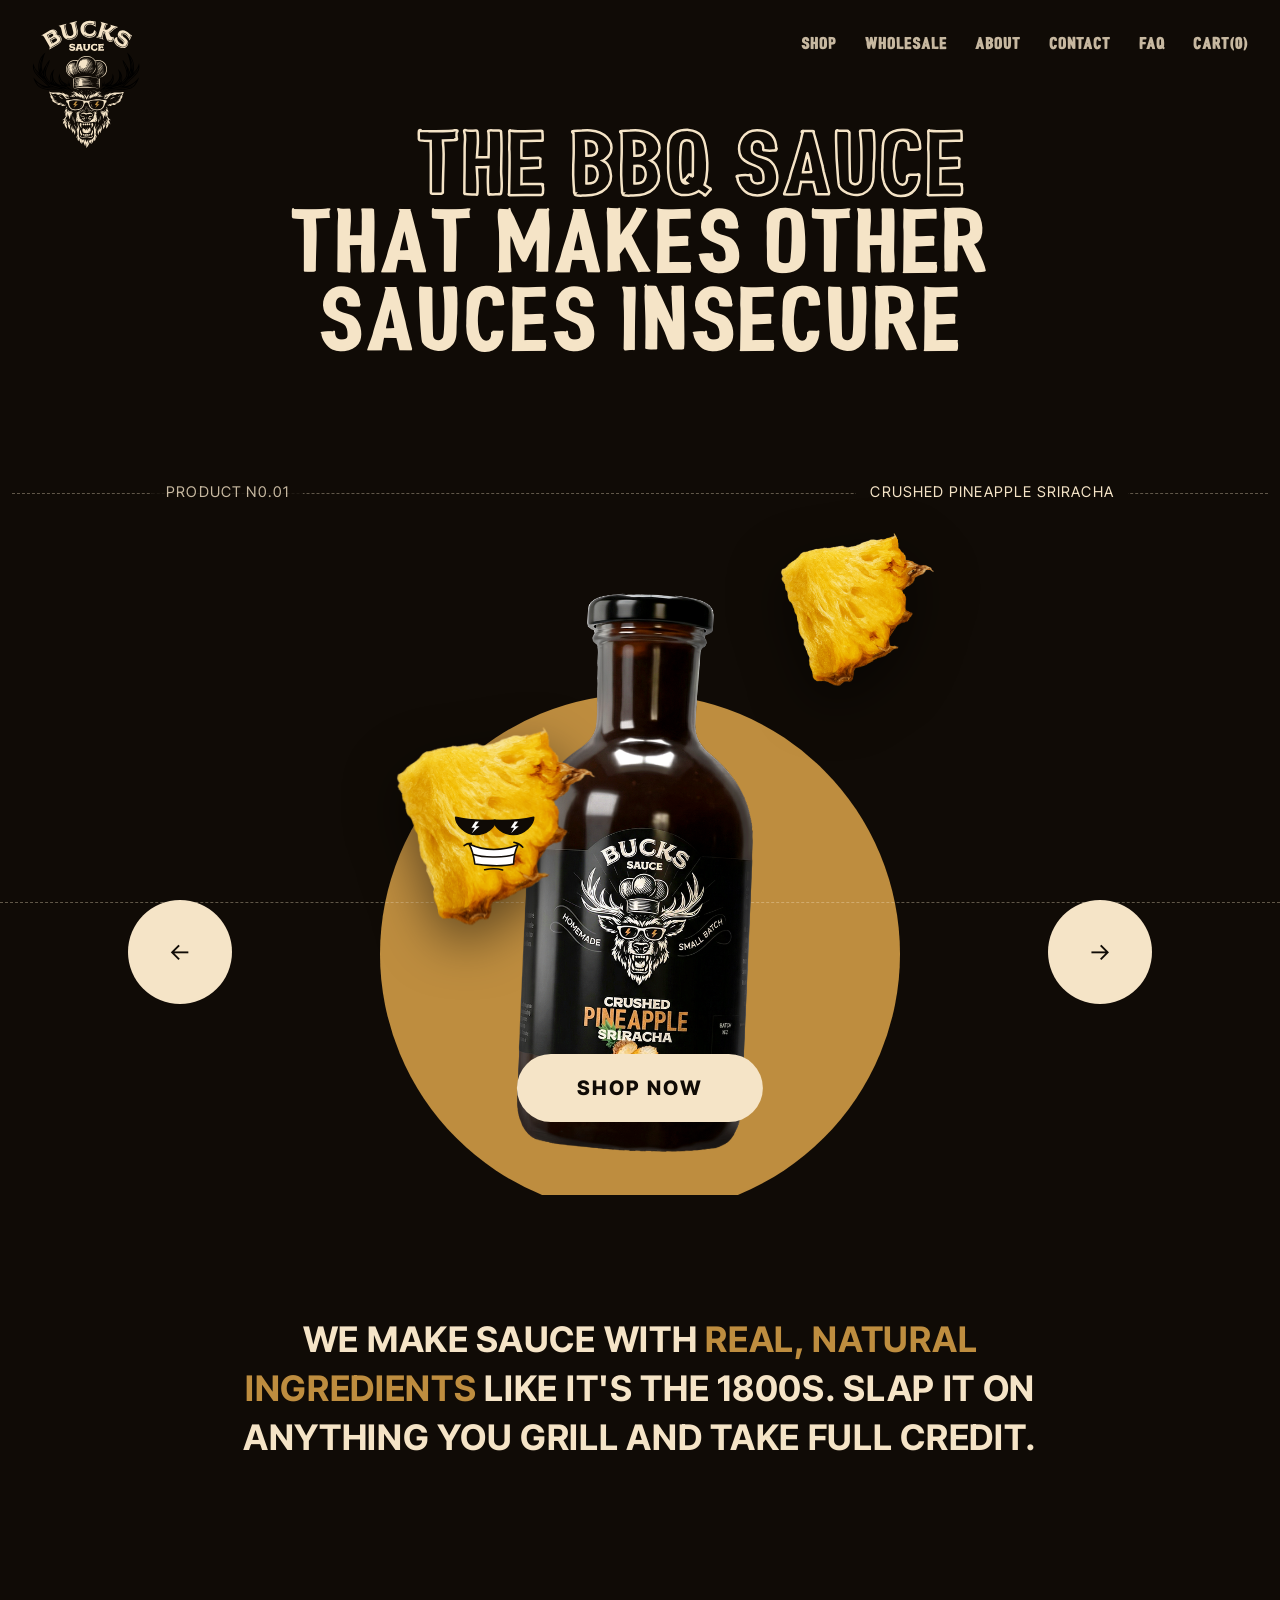
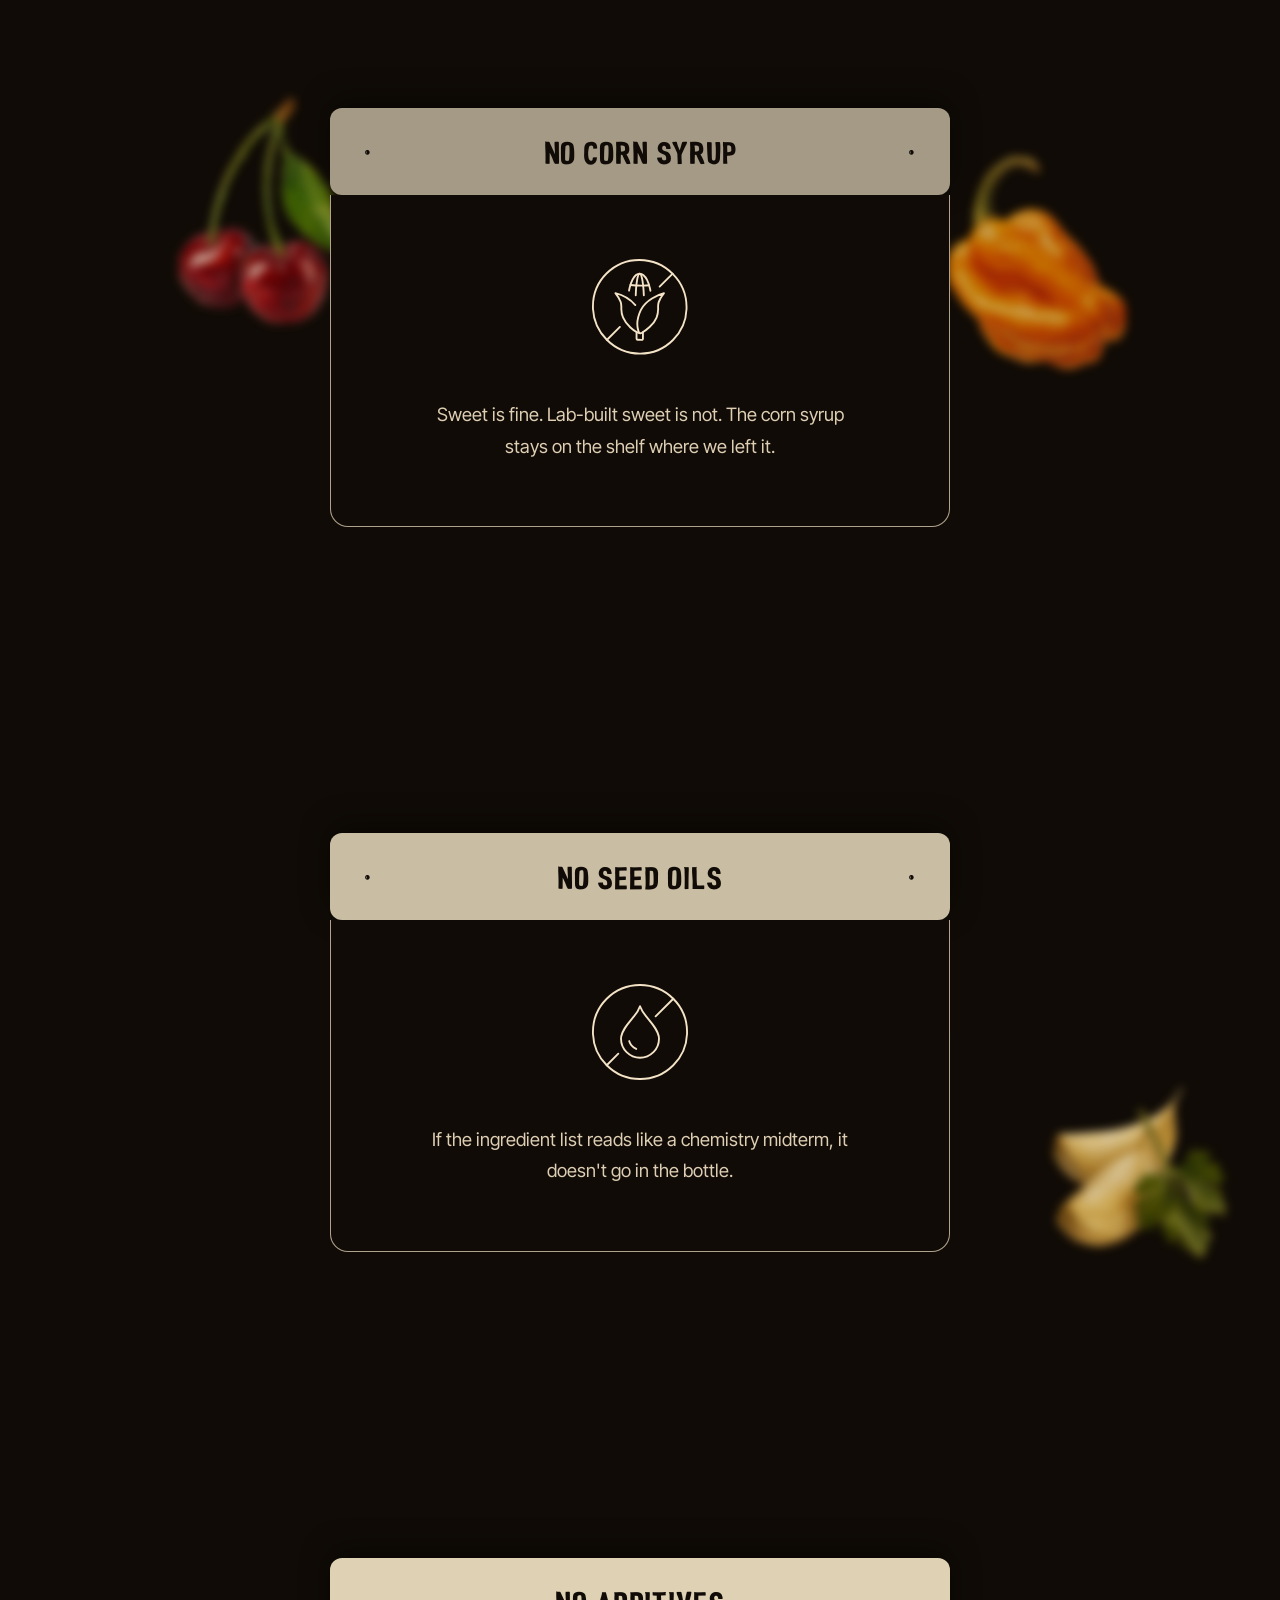
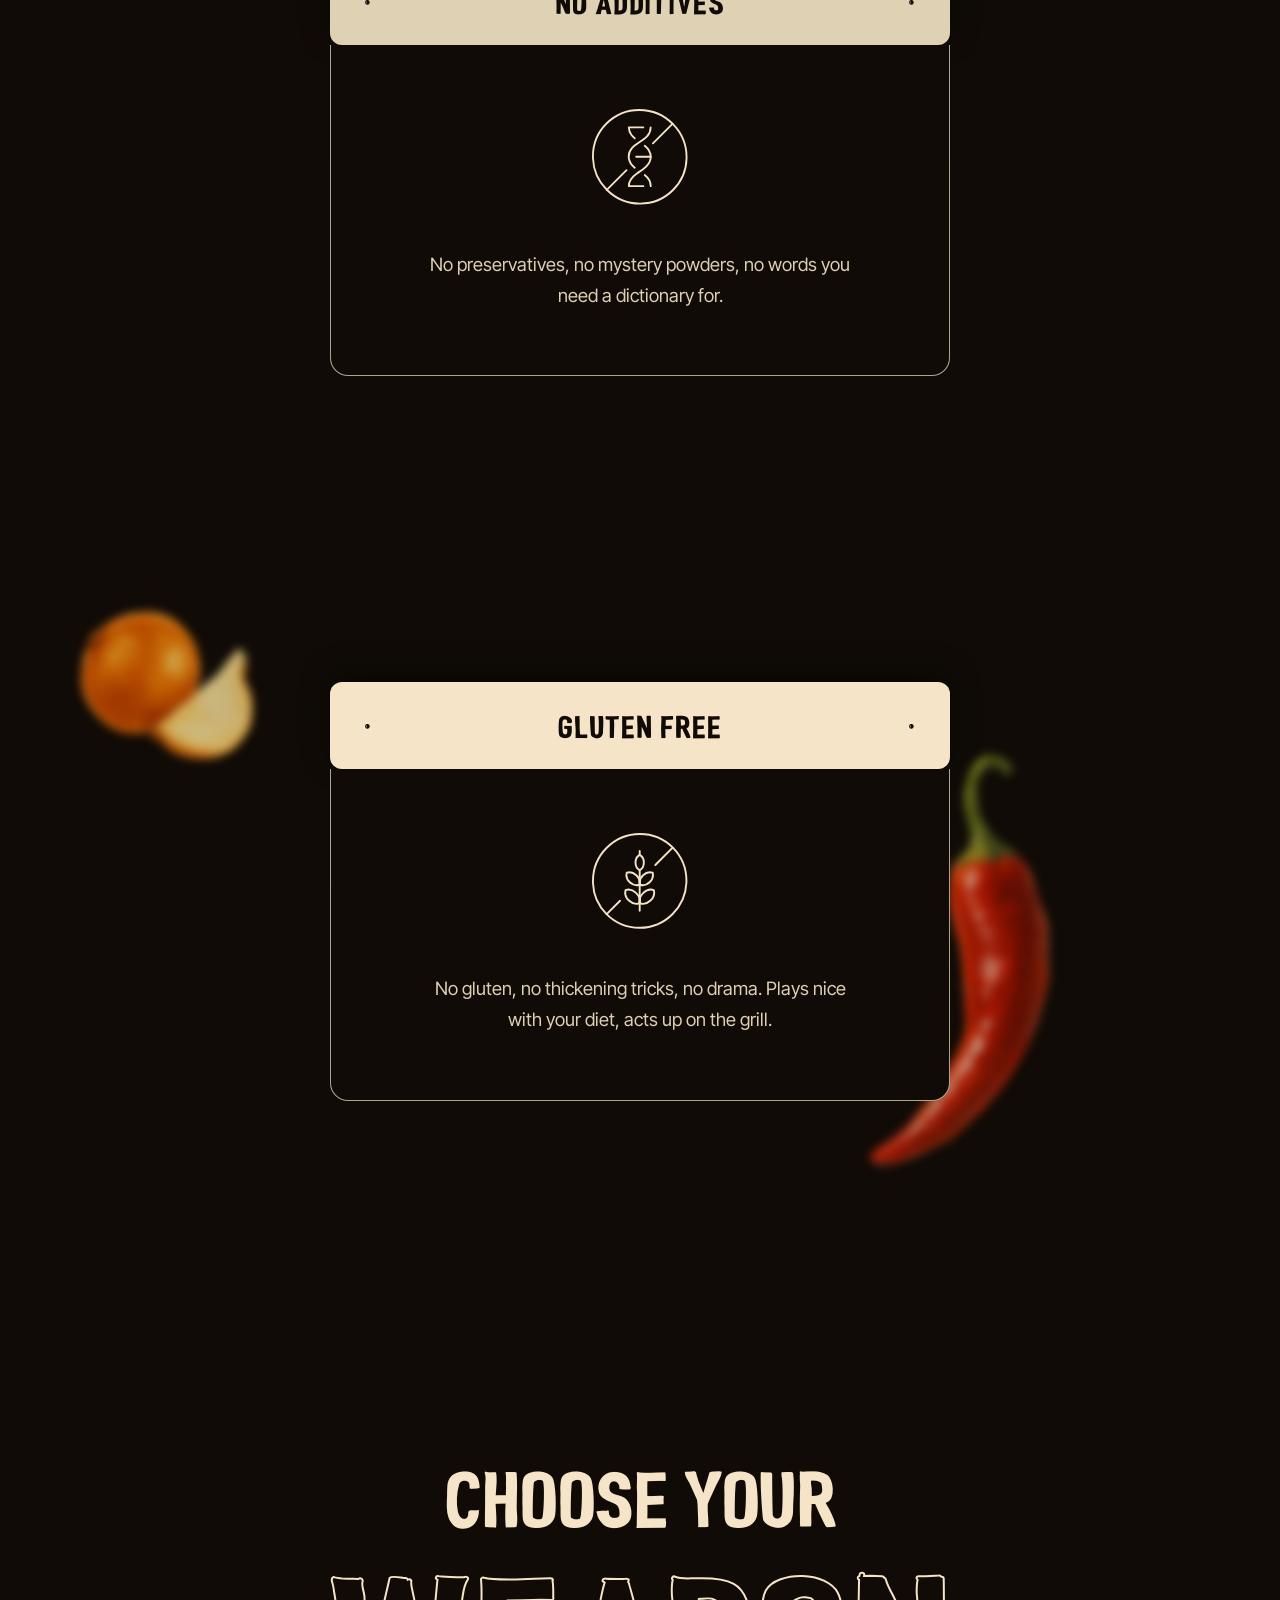
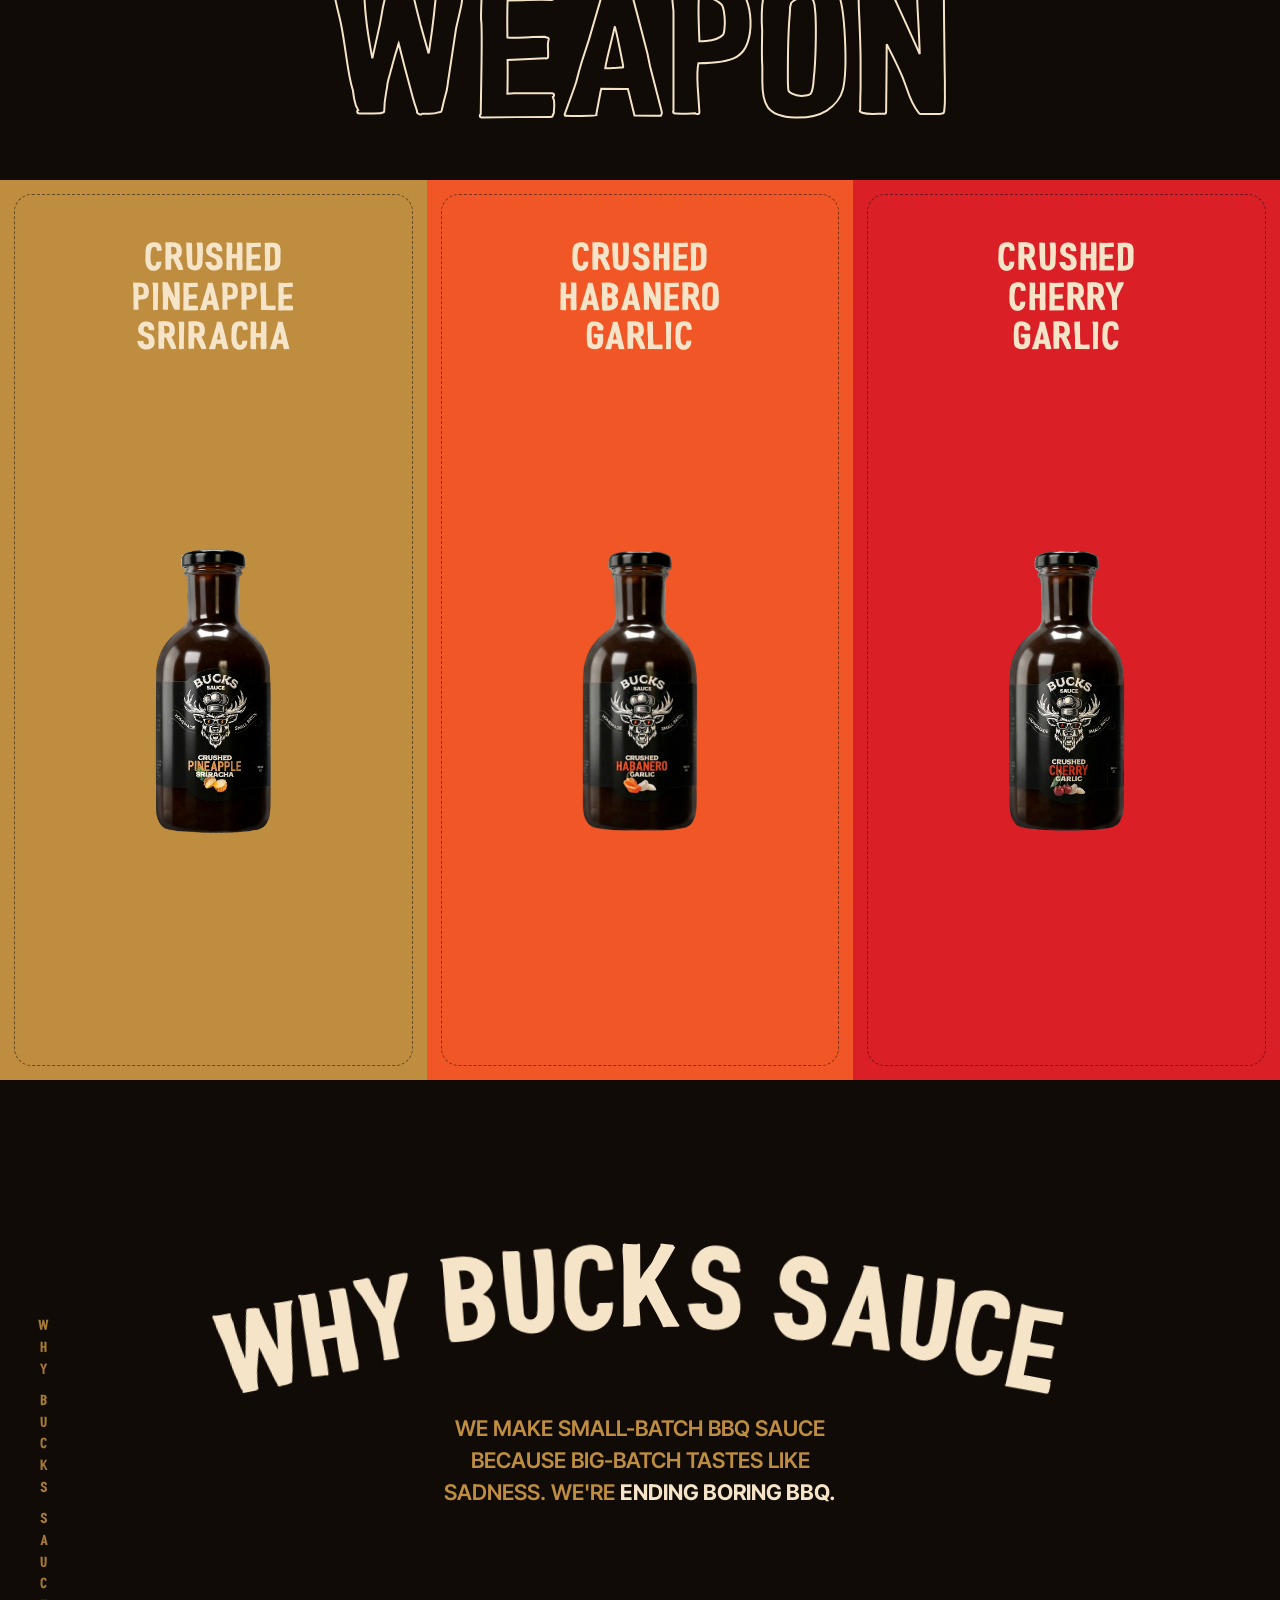
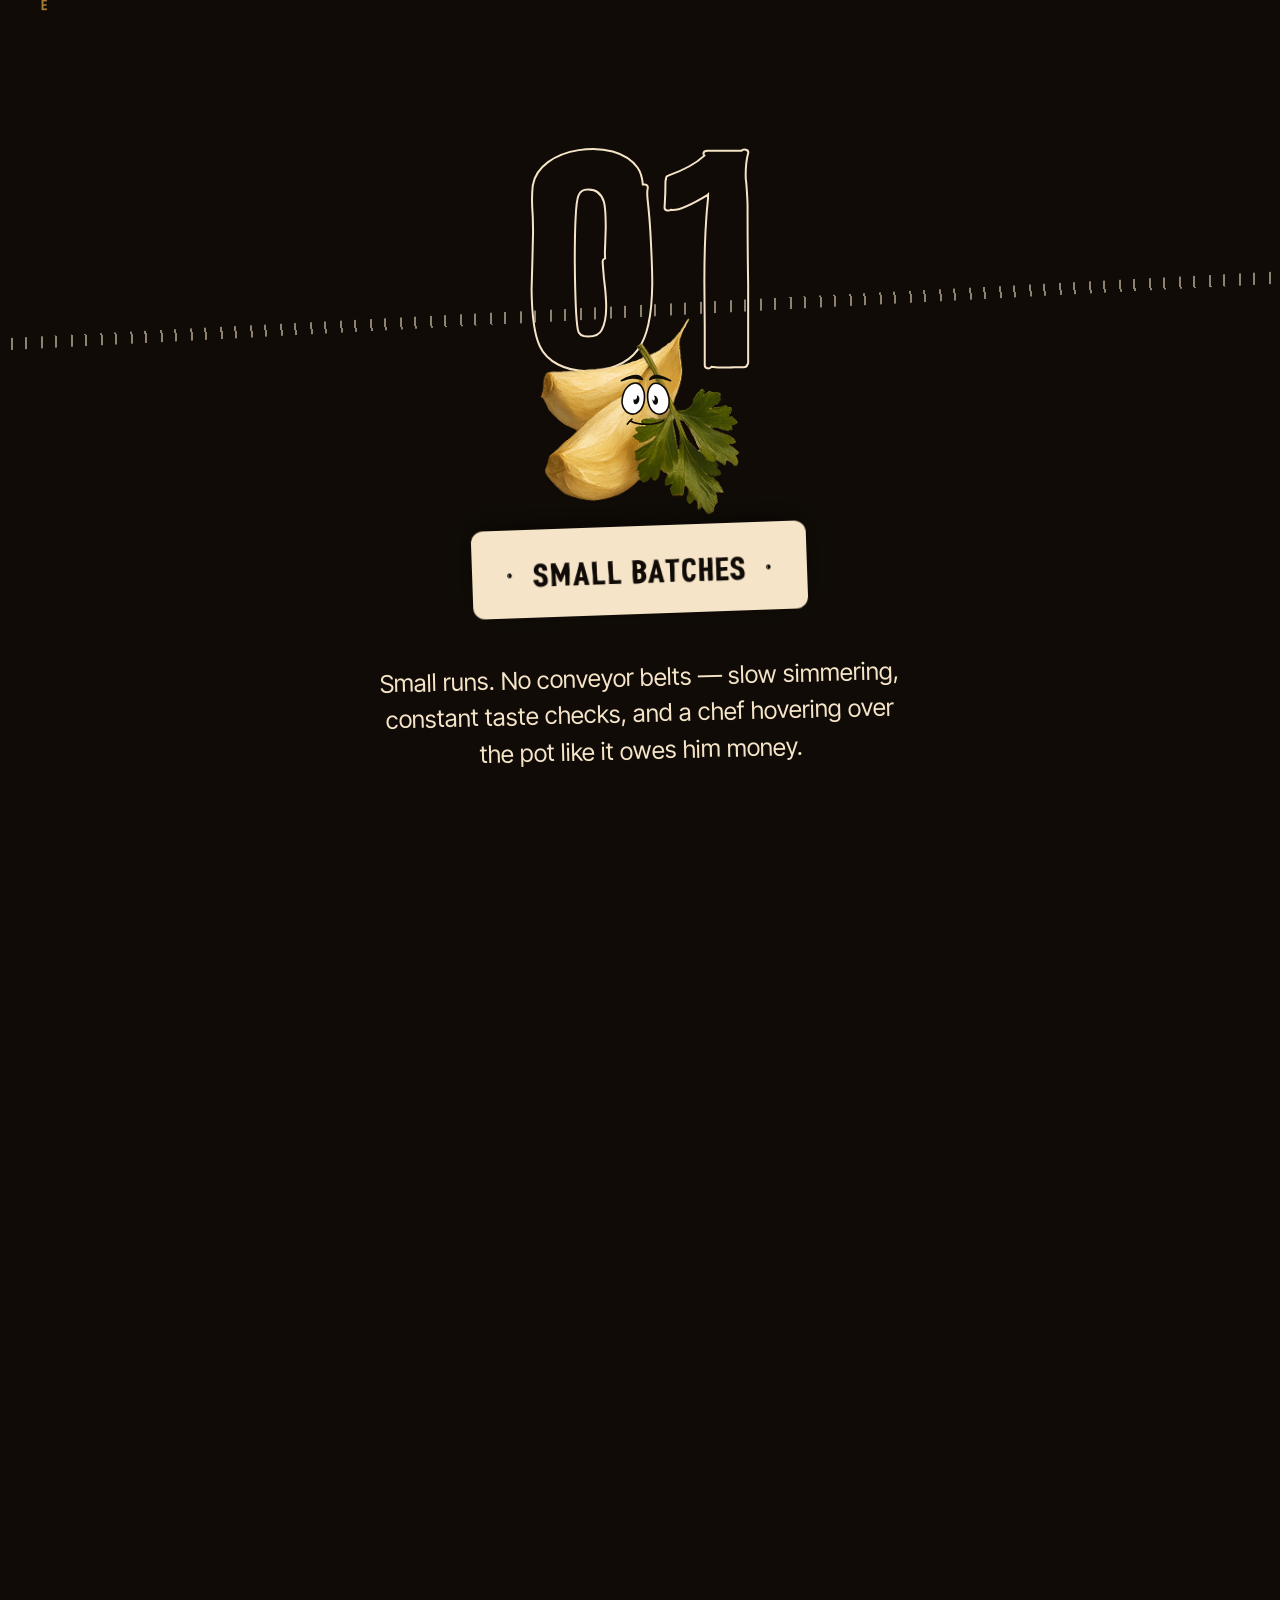
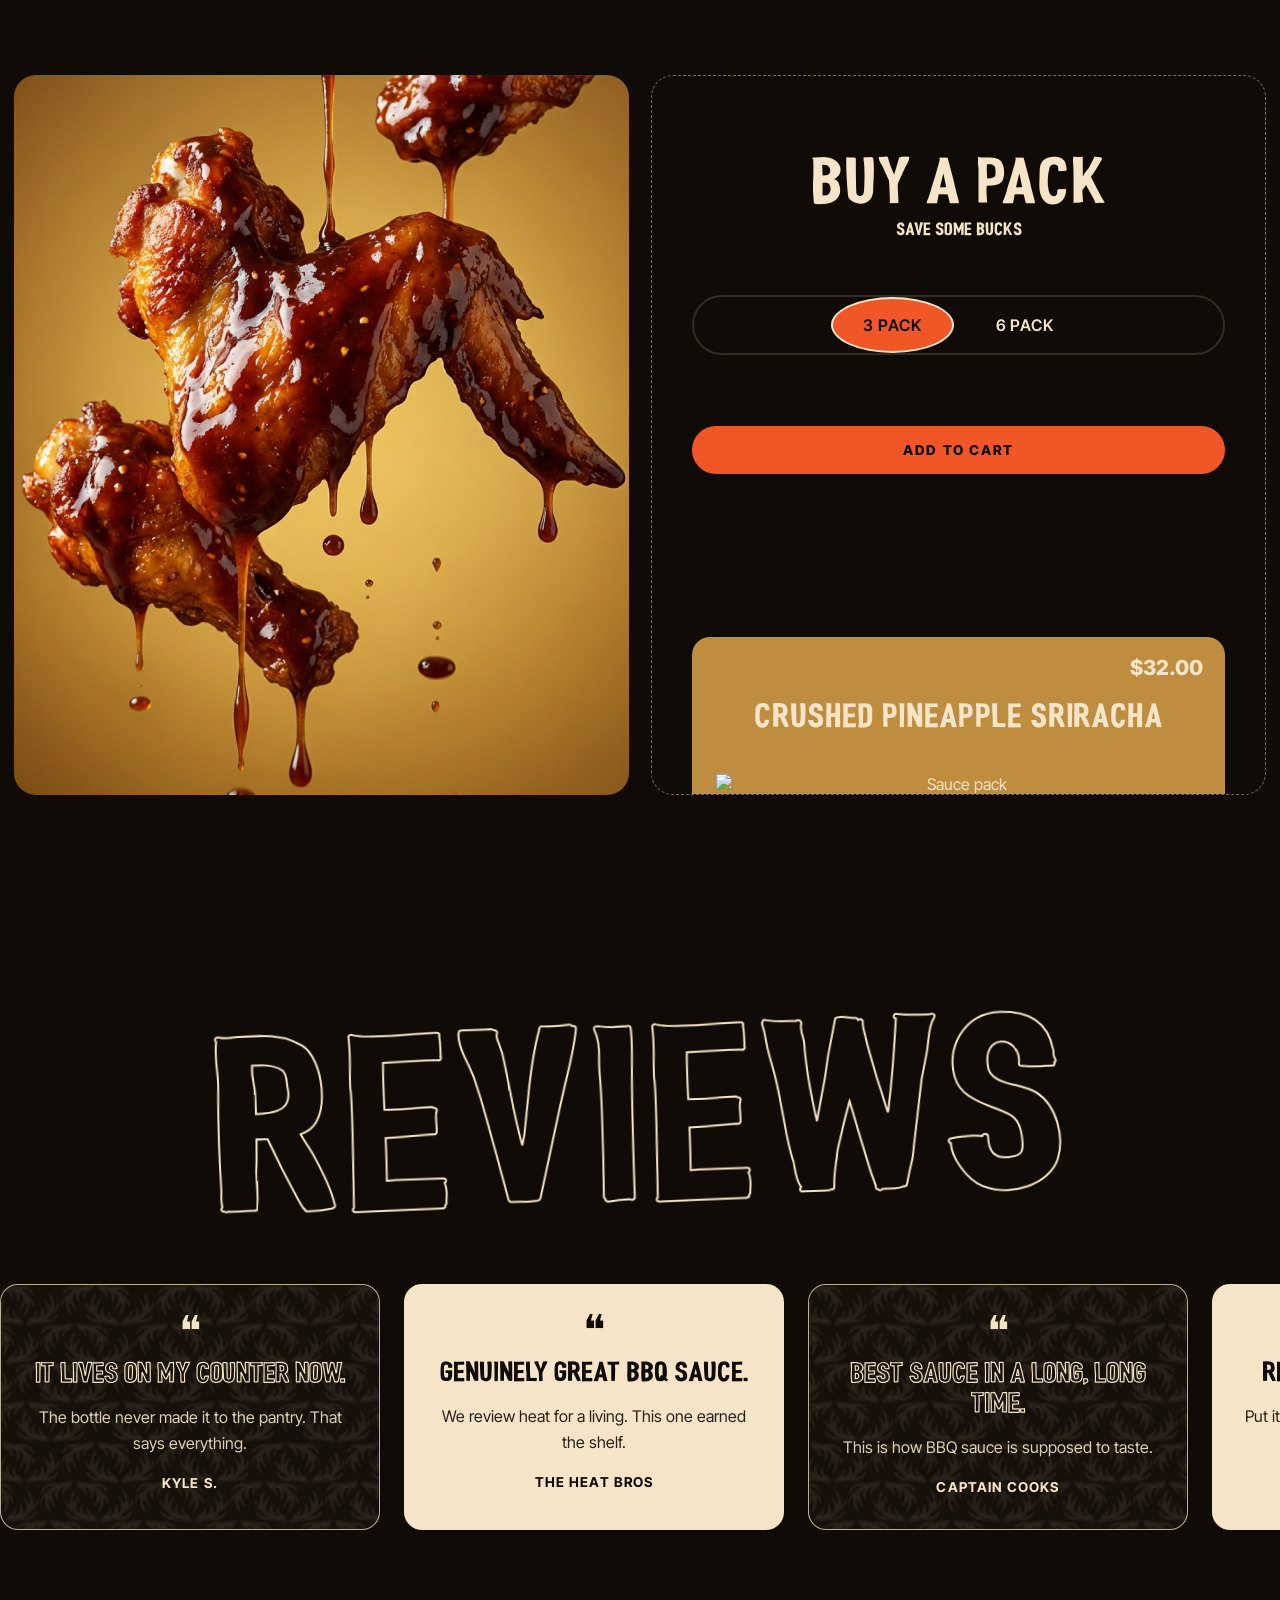
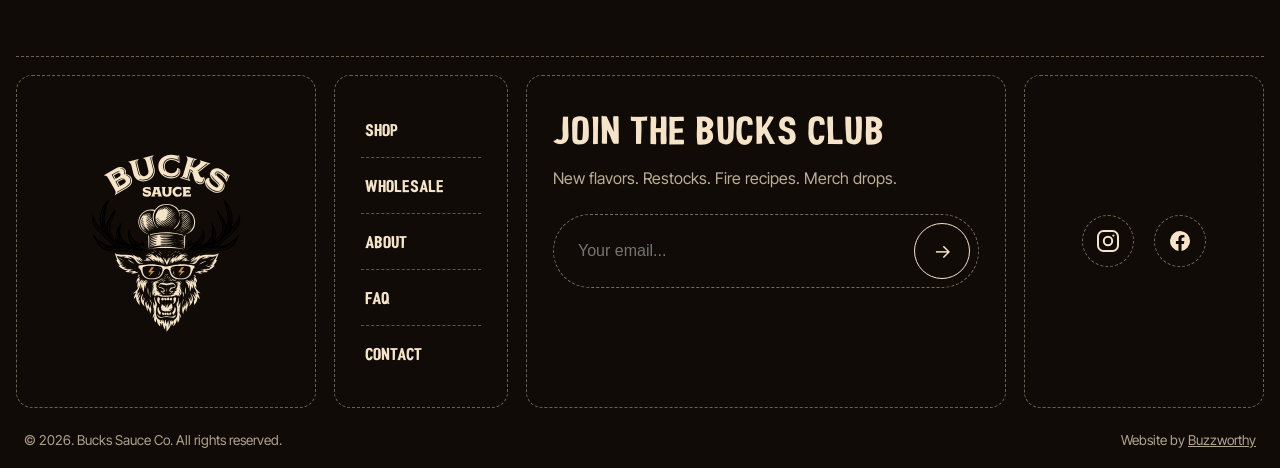
==== commit 0e782b00: "Fix nav/reviews/hover bugs and align interior pages to live-site fidelity Bug fixes (P1): - Link css" ====
--- a/index.html
+++ b/index.html
@@ -174,6 +174,7 @@
 
   <!-- Why: arch + numbered timeline -->
   <section class="why2">
+    <div class="vert-label vert-label--why" data-vert="WHY BUCKS SAUCE" aria-hidden="true"></div>
     <h2 class="arc-title arc-text">Why Bucks Sauce</h2>
     <p class="why2-sub">We make small-batch BBQ sauce because big-batch tastes like sadness. We're <strong>ending boring BBQ.</strong></p>
 
@@ -256,11 +257,14 @@
           <button type="submit" aria-label="Subscribe">→</button>
         </form>
       </div>
-      <div class="f-box f-social"><a href="https://www.instagram.com" aria-label="Instagram">◙</a></div>
+      <div class="f-box f-social">
+        <a href="https://www.instagram.com" target="_blank" rel="noopener" aria-label="Instagram"><svg viewBox="0 0 24 24" width="24" height="24" fill="none" stroke="currentColor" stroke-width="2" stroke-linecap="round" stroke-linejoin="round"><rect x="2" y="2" width="20" height="20" rx="5.5"/><circle cx="12" cy="12" r="4.2"/><circle cx="17.4" cy="6.6" r="1.1" fill="currentColor" stroke="none"/></svg></a>
+        <a href="https://www.facebook.com" target="_blank" rel="noopener" aria-label="Facebook"><svg viewBox="0 0 24 24" width="24" height="24" fill="currentColor"><path d="M22 12a10 10 0 1 0-11.56 9.88v-6.99H7.9V12h2.54V9.85c0-2.5 1.49-3.89 3.78-3.89 1.09 0 2.24.2 2.24.2v2.46h-1.26c-1.24 0-1.63.77-1.63 1.56V12h2.78l-.44 2.89h-2.34v6.99A10 10 0 0 0 22 12z"/></svg></a>
+      </div>
     </div>
     <div class="f-bottom">
-      <div>© 2026. Bucks Sauce clone — local design study. Not affiliated with Bucks Sauce Co.</div>
-      <div>Rebuild study of a site by Buzzworthy</div>
+      <div>© 2026. Bucks Sauce Co. All rights reserved.</div>
+      <div>Website by <a href="https://buzzworthystudio.com" target="_blank" rel="noopener">Buzzworthy</a></div>
     </div>
   </footer>
 
--- a/css/style.css
+++ b/css/style.css
@@ -115,13 +115,6 @@
 .nav-links { display: flex; gap: 28px; font-size: 0.85rem; text-transform: uppercase; letter-spacing: 0.12em; }
 .nav-links a { opacity: 0.8; transition: opacity 0.2s; }
 .nav-links a:hover, .nav-links a.active { opacity: 1; color: var(--gold); }
-.nav-cta {
-  background: var(--orange); color: var(--ink);
-  border: none; padding: 12px 22px; border-radius: 999px;
-  font-weight: 700; text-transform: uppercase; letter-spacing: 0.1em; font-size: 0.8rem;
-  transition: transform 0.2s, background 0.2s;
-}
-.nav-cta:hover { transform: scale(1.05); background: var(--gold); }
 
 /* ============ Hero (headline + product carousel, mirrors live site) ============ */
 .hero2 { position: relative; overflow: hidden; padding-top: 120px; }
@@ -213,35 +206,6 @@
   .car-arrow.prev { left: 4vw; }
   .car-arrow.next { right: 4vw; }
   .car-arrow { width: 64px; height: 64px; }
-}
-
-/* Legacy centered hero (kept for reference) */
-.hero {
-  min-height: 100vh; position: relative;
-  display: grid; place-items: center;
-  overflow: hidden;
-}
-.hero-center { text-align: center; z-index: 2; }
-.hero-mark { font-family: var(--font-display); text-transform: uppercase; font-size: clamp(3rem, 8vw, 6rem); line-height: 0.95; }
-.hero-sub { font-family: var(--font-body); letter-spacing: 0.35em; text-transform: uppercase; font-size: 0.9rem; margin-top: 10px; color: var(--gold); }
-.hero-tagline {
-  margin-top: 28px; font-size: clamp(1rem, 2vw, 1.4rem);
-  text-transform: uppercase; letter-spacing: 0.08em; opacity: 0.9;
-  font-weight: 600;
-}
-.hero-cta { margin-top: 32px; }
-.ingredient {
-  position: absolute; width: clamp(90px, 12vw, 180px);
-  will-change: transform;
-  filter: drop-shadow(0 20px 30px rgba(0,0,0,0.5));
-}
-.ing-1 { top: 12%; left: 30%; }
-.ing-2 { top: 18%; right: 18%; }
-.ing-3 { bottom: 16%; left: 16%; }
-.ing-4 { bottom: 20%; right: 24%; }
-.hero-scroll-hint {
-  position: absolute; bottom: 28px; left: 50%; transform: translateX(-50%);
-  font-size: 0.7rem; letter-spacing: 0.3em; text-transform: uppercase; opacity: 0.5;
 }
 
 /* ============ Buttons ============ */
@@ -317,25 +281,6 @@
 .card .view-link { font-size: 0.8rem; letter-spacing: 0.15em; text-transform: uppercase; opacity: 0.7; }
 .card .view-link:hover { opacity: 1; }
 
-/* ============ Why section ============ */
-.why { padding: 120px 0; background: var(--ink-2); position: relative; }
-.why::before {
-  content: ""; position: absolute; inset: 0;
-  background: url("../assets/antler-pattern.webp") repeat;
-  background-size: 71px 119px; opacity: 0.06; pointer-events: none;
-}
-.why .wrap { position: relative; }
-.why-title { text-align: center; font-size: clamp(2.4rem, 7vw, 5rem); margin-bottom: 30px; }
-.why-title span { display: inline-block; }
-.why-manifesto {
-  text-align: center; max-width: 760px; margin: 0 auto 80px;
-  text-transform: uppercase; font-weight: 700; font-size: 1.2rem; line-height: 1.6;
-}
-.why-grid { display: grid; grid-template-columns: repeat(auto-fit, minmax(260px, 1fr)); gap: 48px; }
-.why-item .num { font-family: var(--font-display); font-size: 3rem; color: var(--orange); display: block; margin-bottom: 12px; }
-.why-item h3 { font-size: 1.2rem; margin-bottom: 12px; }
-.why-item p { font-size: 0.95rem; line-height: 1.7; opacity: 0.75; }
-
 /* ============ Bundles ============ */
 .bundles { padding: 120px 0; text-align: center; }
 .bundle-toggle { display: inline-flex; gap: 0; margin-bottom: 50px; border: 2px solid var(--brown); border-radius: 999px; overflow: hidden; }
@@ -352,14 +297,6 @@
 .marquee { display: flex; gap: 24px; width: max-content; animation: marquee 40s linear infinite; }
 .marquee:hover { animation-play-state: paused; }
 @keyframes marquee { to { transform: translateX(-50%); } }
-.review-card {
-  width: 340px; flex-shrink: 0;
-  background: var(--ink-2); border: 1px solid var(--brown); border-radius: 20px;
-  padding: 28px;
-}
-.review-card .who { color: var(--gold); font-size: 0.8rem; letter-spacing: 0.2em; text-transform: uppercase; margin-bottom: 12px; }
-.review-card .quote { font-family: var(--font-display); font-size: 1.1rem; text-transform: uppercase; line-height: 1.3; margin-bottom: 12px; }
-.review-card .body { font-size: 0.9rem; opacity: 0.75; line-height: 1.6; }
 
 /* ============ Footer ============ */
 footer { background: #0a0704; padding: 80px 0 30px; }
@@ -418,7 +355,7 @@
 .page-hero .sub { margin-top: 18px; opacity: 0.75; max-width: 620px; margin-left: auto; margin-right: auto; line-height: 1.7; }
 
 /* ============ PDP ============ */
-.pdp-hero { display: grid; grid-template-columns: 1fr 1fr; gap: 60px; align-items: center; padding: 160px 0 80px; }
+.pdp-hero { display: grid; grid-template-columns: 1fr 1fr; gap: 60px; align-items: center; padding: 160px 0 80px; position: relative; }
 .pdp-bottle { position: relative; height: 560px; }
 .pdp-bottle img { position: absolute; inset: 0; margin: auto; height: 100%; object-fit: contain; transition: opacity 0.4s; }
 .pdp-bottle .back { opacity: 0; }
@@ -473,6 +410,17 @@
   .nav-links { display: none; }
   .pdp-hero { grid-template-columns: 1fr; }
   .food-grid { grid-template-columns: 1fr; }
+  /* On mobile the full .nav-links are hidden, so surface the mini-nav (with its
+     burger) at all times instead of only after a 260px scroll. */
+  .nav, .nav--hero { display: none; }
+  .nav-mini { transform: none; opacity: 1; padding: 12px 16px; }
+  .nav-mini .pill-btn { padding: 12px 20px; font-size: 0.85rem; }
+  .nav-mini .icon-btn { width: 48px; height: 48px; font-size: 1.1rem; }
+  .antler-mark, .antler-mark img { width: 116px; }
+  .burger-menu { top: 82px; }
+}
+@media (max-width: 440px) {
+  .nav-mini .pill-btn { display: none; }
 }
 @media (prefers-reduced-motion: reduce) {
   .marquee { animation: none; }
--- a/css/sections.css
+++ b/css/sections.css
@@ -182,10 +182,20 @@
 }
 .rev-card .q { font-family: var(--font-display); font-size: 2.6rem; line-height: 0.5; }
 .rev-dark {
-  background: #17110b url("../assets/antler-pattern.webp") repeat;
-  background-size: 71px 119px; background-blend-mode: soft-light;
+  background: #17110b;
   border: 1px solid rgba(245,228,199,0.75); color: var(--cream);
-}
+  position: relative; overflow: hidden;
+}
+/* Slowly drifting antler texture overlay */
+.rev-dark::before {
+  content: ""; position: absolute; inset: 0; z-index: 0; pointer-events: none;
+  background-image: url("../assets/antler-pattern.webp");
+  background-repeat: repeat; background-size: 95px 158px; opacity: 0.1;
+  animation: antler-scroll 12s linear infinite;
+}
+.rev-dark > * { position: relative; z-index: 1; }
+@keyframes antler-scroll { from { background-position: 0 0; } to { background-position: 95px 0; } }
+@media (prefers-reduced-motion: reduce) { .rev-dark::before { animation: none; } }
 .rev-dark .rev-head {
   font-family: var(--font-display); font-size: 1.7rem; text-transform: uppercase; line-height: 1.1;
   color: transparent; -webkit-text-stroke: 1.2px var(--cream);
@@ -219,8 +229,36 @@
   width: 56px; height: 56px; border-radius: 50%;
   border: 1px solid var(--cream); background: none; color: var(--cream); font-size: 1.2rem;
 }
-.f-social { display: grid; place-items: center; font-size: 2rem; }
+.f-social { display: flex; gap: 20px; align-items: center; justify-content: center; }
+.f-social a {
+  width: 52px; height: 52px; border-radius: 50%;
+  display: grid; place-items: center; color: var(--cream);
+  border: 1px dashed rgba(245,228,199,0.45); transition: background 0.2s, color 0.2s;
+}
+.f-social a:hover { background: var(--cream); color: var(--ink); }
+.f-social svg { width: 24px; height: 24px; display: block; }
 .f-bottom { display: flex; justify-content: space-between; gap: 14px; flex-wrap: wrap; padding: 24px 8px 0; font-size: 0.85rem; opacity: 0.7; }
+.f-bottom a { text-decoration: underline; }
+
+/* ===== Free-from stack dimming (earlier cards recede as the next stacks) ===== */
+.ff-card { transition: filter 0.3s ease; }
+.ff-card.dimmed { filter: grayscale(0.6) brightness(0.75); }
+
+/* ===== Vertical letter-stack decorative labels ===== */
+.vert-label {
+  position: absolute; z-index: 3; pointer-events: none;
+  display: flex; flex-direction: column; align-items: center;
+  font-family: var(--font-display); text-transform: uppercase;
+  color: var(--gold); font-size: 0.9rem; letter-spacing: 0.14em;
+  line-height: 1.5; opacity: 0.85;
+}
+.vert-label span { display: block; }
+.vert-label .sp { height: 0.7em; }
+.ws-signup { position: relative; }
+.vert-label--why { left: clamp(8px, 3vw, 56px); top: 26vh; }
+.vert-label--pdp { left: -8px; top: 120px; }
+.vert-label--ws { left: 4vw; top: 96px; }
+@media (max-width: 1000px) { .vert-label { display: none; } }
 
 /* ===== Section exit shrink (approximation of live PIP transition) ===== */
 @supports (animation-timeline: view()) {
